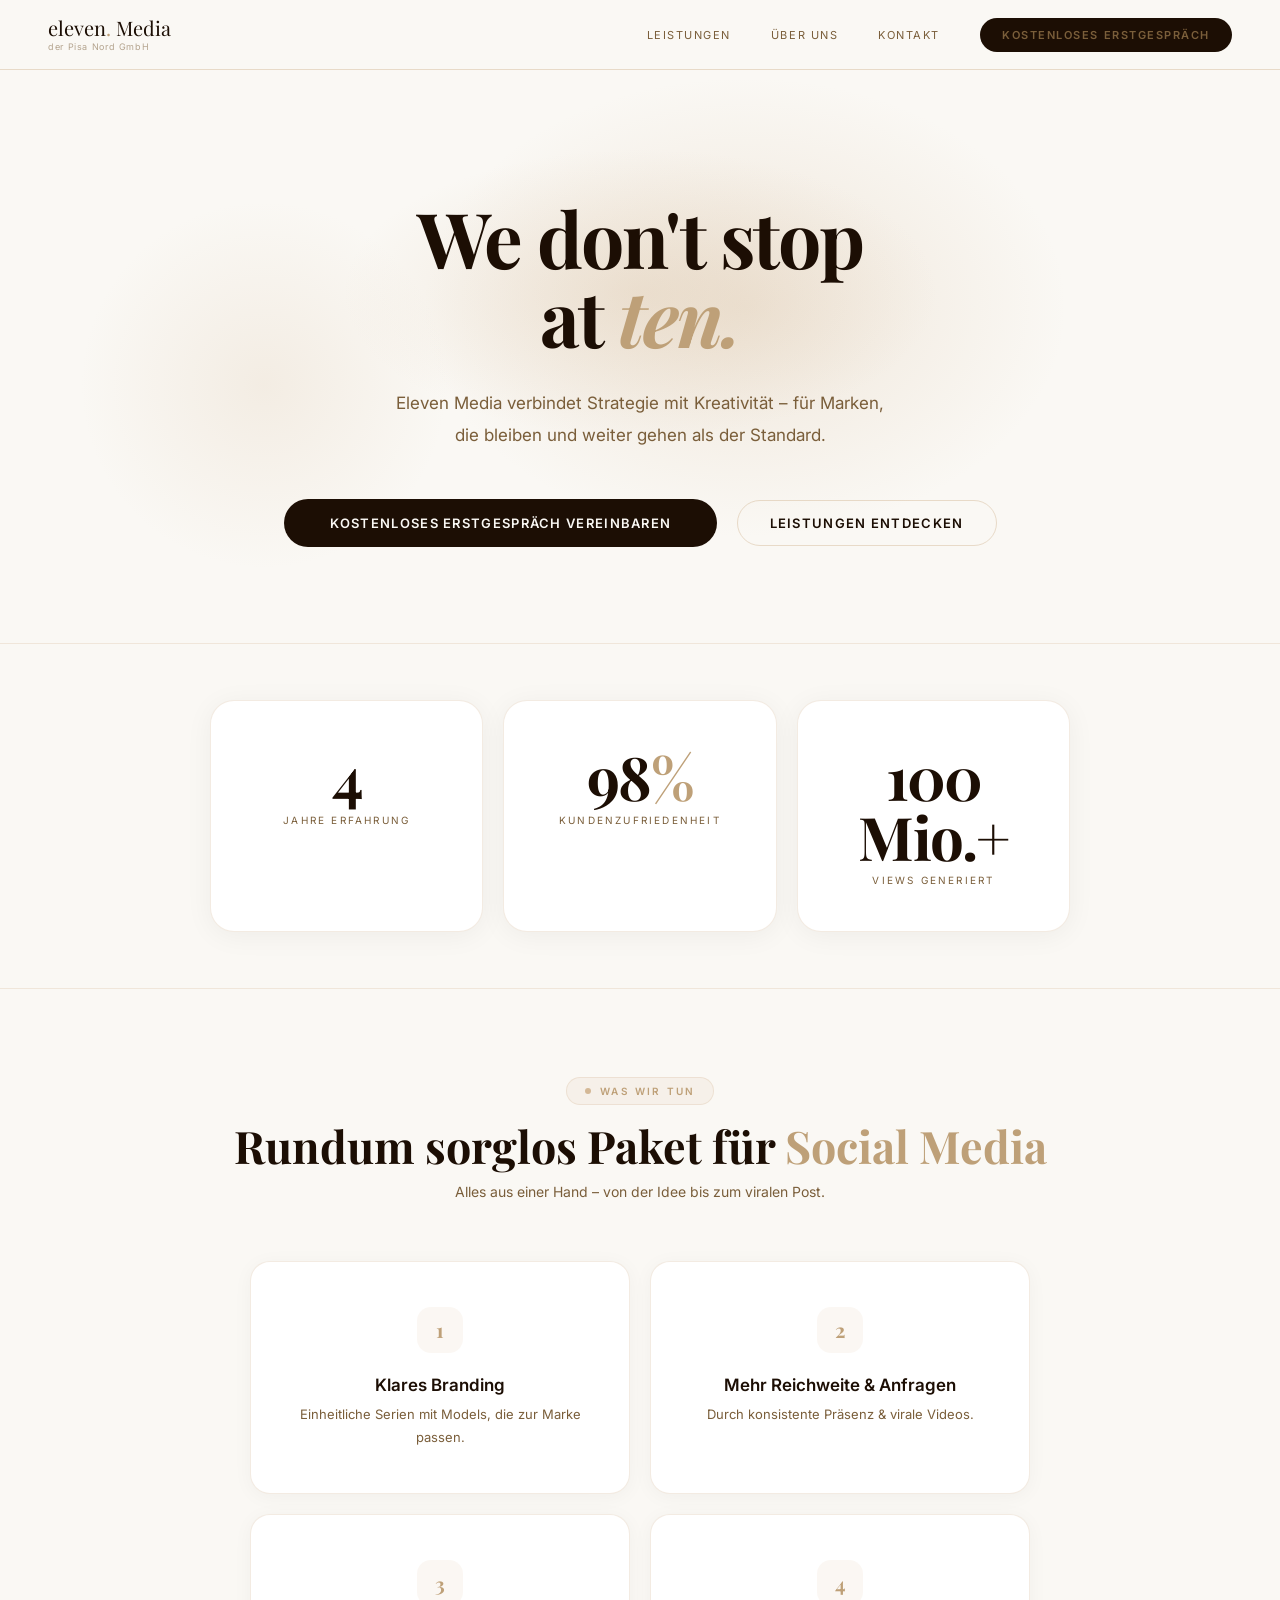
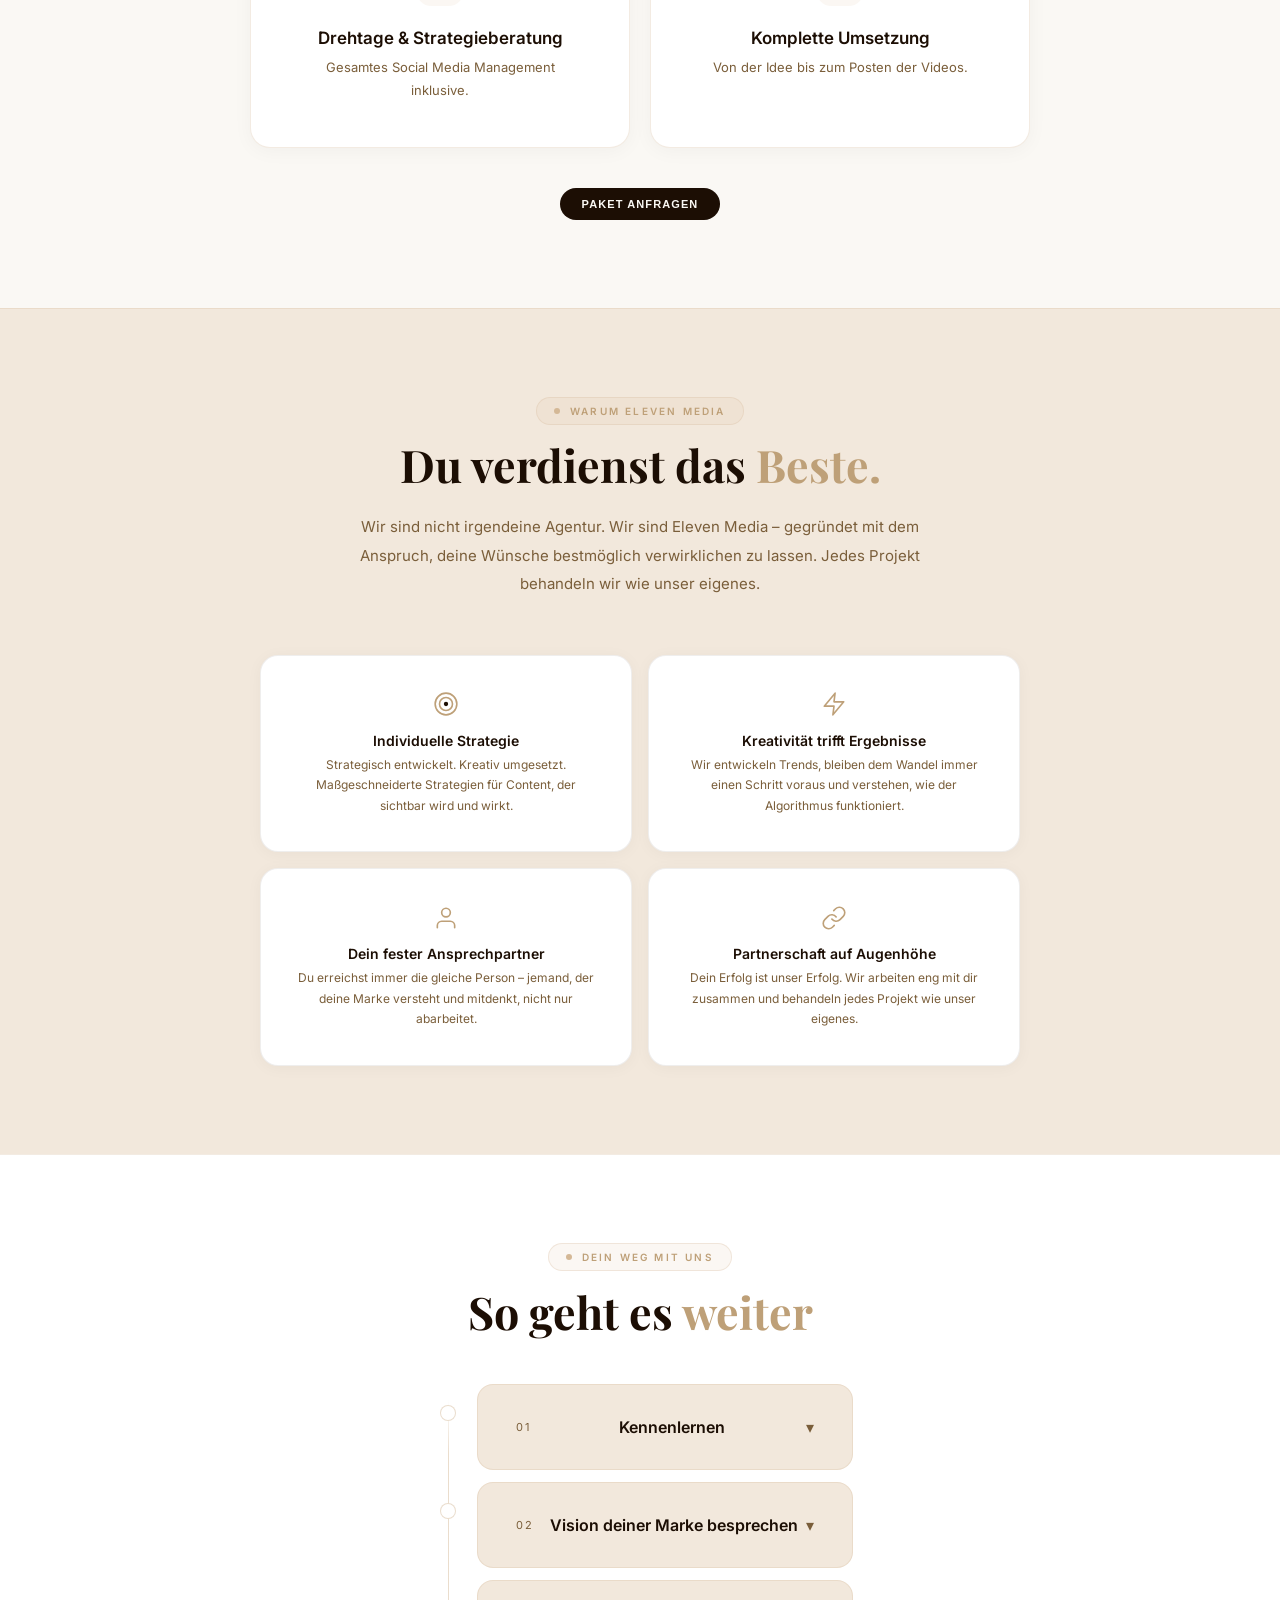
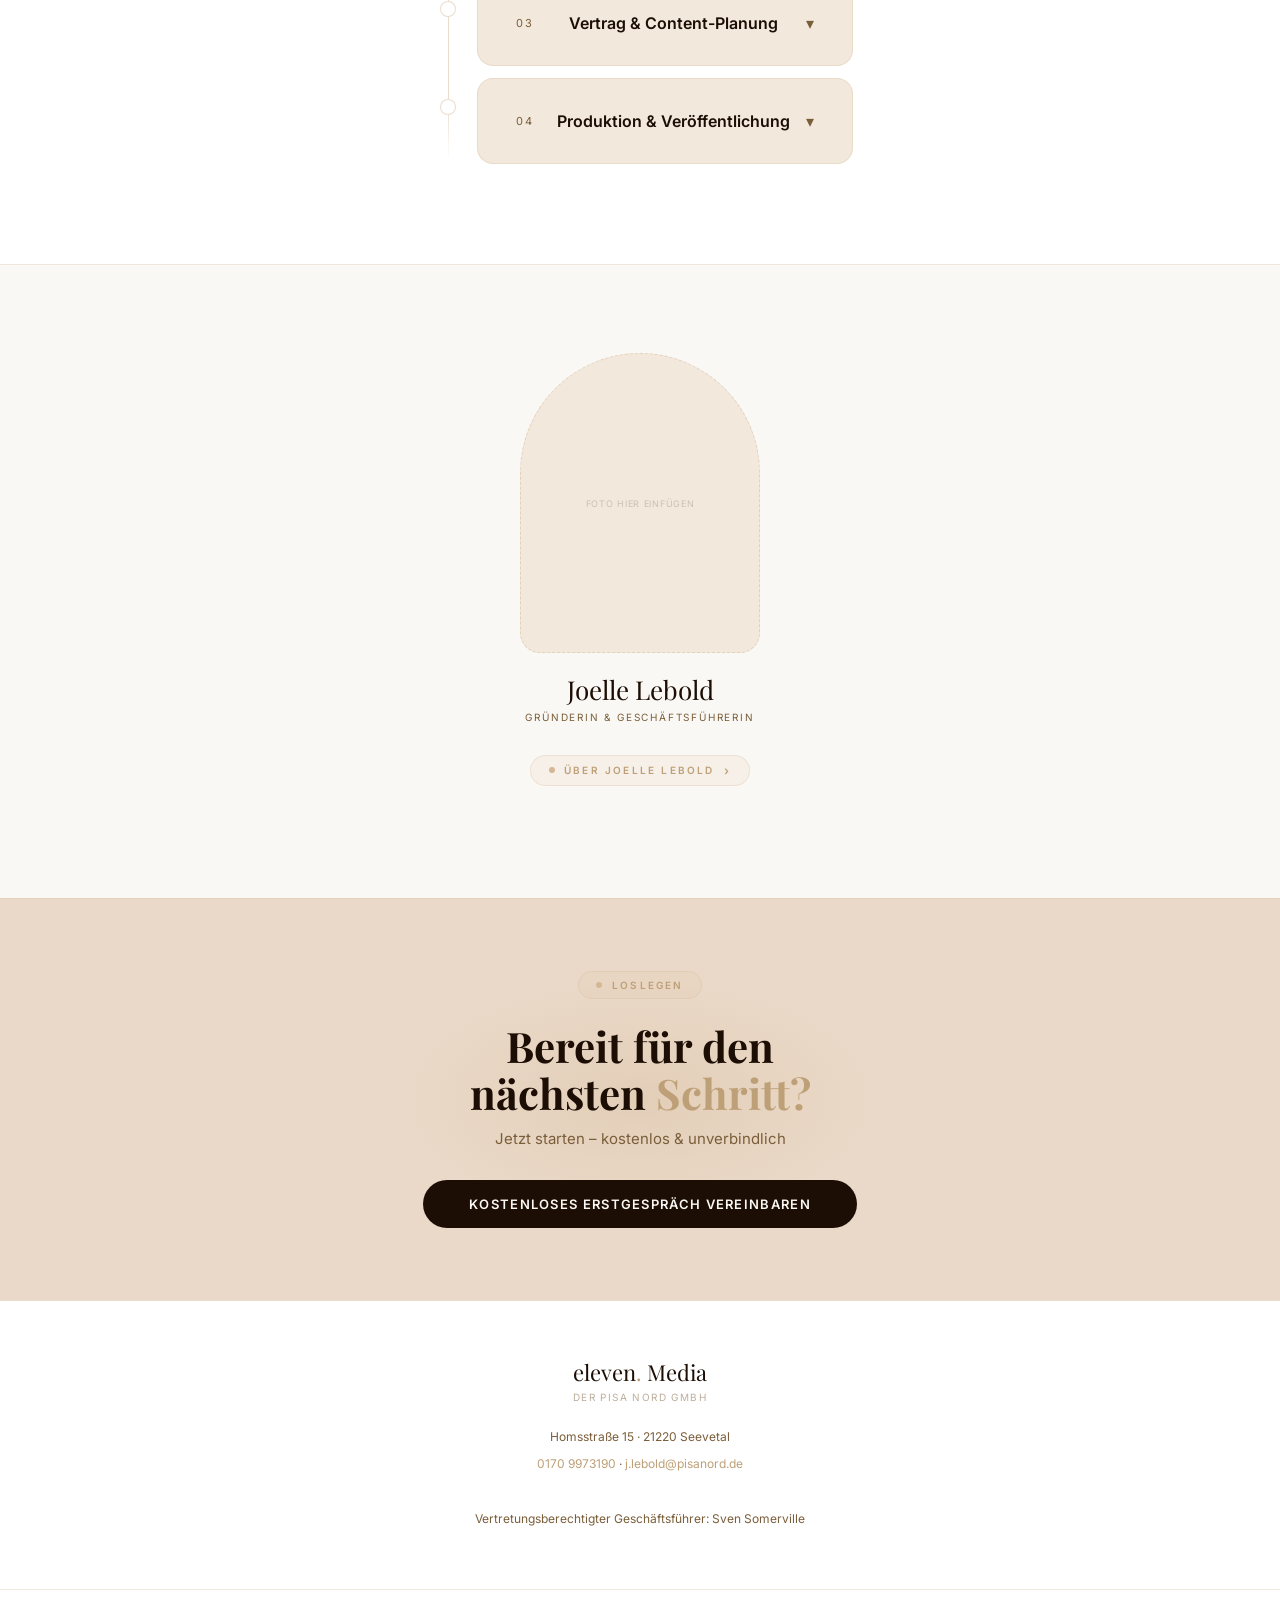
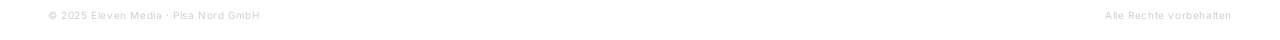
==== index.html @ 3c46df2c "init" ====
<!DOCTYPE html>
<html lang="de">
<head>
<meta charset="UTF-8">
<meta name="viewport" content="width=device-width, initial-scale=1.0">
<title>Eleven Media – Premium Marketing Agentur</title>
<link href="https://fonts.googleapis.com/css2?family=Playfair+Display:ital,wght@0,400;0,700;1,400&family=Inter:wght@300;400;500;600&display=swap" rel="stylesheet">
<style>
:root{
  --bg:#FAF8F4;--bg2:#FFFFFF;--bg3:#F2E8DC;--bg4:#EAD9C8;
  --beige:#d4b896;--beige-d:#BEA078;--beige-ll:rgba(212,184,150,.11);--beige-l:rgba(212,184,150,.22);
  --text:#1C0E04;--sub:#7A5E3A;
  --border:rgba(212,184,150,.28);--border2:rgba(212,184,150,.48)
}
*,*::before,*::after{box-sizing:border-box;margin:0;padding:0}
html{scroll-behavior:smooth;background:#EDE5D8}
body{font-family:'Inter',sans-serif;background:var(--bg);color:var(--text);overflow-x:hidden;max-width:1280px;margin:0 auto;box-shadow:0 0 60px rgba(28,14,4,.1)}

.nav{display:flex;justify-content:space-between;align-items:center;padding:1.1rem 3rem;border-bottom:.5px solid var(--border2);position:sticky;top:0;z-index:100;background:rgba(250,248,244,.97);backdrop-filter:blur(14px)}
.logo{display:flex;flex-direction:column;line-height:1;gap:.28rem;text-decoration:none}
.logo-main{font-family:'Playfair Display',serif;font-size:20px;color:var(--text);line-height:1}
.logo-main em{color:var(--beige-d);font-style:normal}
.logo-gmbh{font-size:9px;color:var(--sub);letter-spacing:.07em;opacity:.55;font-family:'Inter',sans-serif;font-weight:400}
.nav-r{display:flex;align-items:center;gap:2.5rem}
.nav-r a{color:var(--sub);font-size:11px;letter-spacing:.14em;text-decoration:none;text-transform:uppercase;transition:color .2s}
.nav-r a:hover{color:var(--beige-d)}
.btn{background:var(--text);color:var(--bg);padding:10px 22px;font-size:11px;font-weight:600;letter-spacing:.1em;text-transform:uppercase;border:none;border-radius:100px;cursor:pointer;text-decoration:none;display:inline-block;transition:all .25s}
.btn:hover{background:var(--beige-d);transform:translateY(-1px)}
.btn-lg{padding:16px 46px;font-size:13px;border-radius:100px}
.btn-outline{background:transparent;color:var(--text);border:1.5px solid var(--border2);padding:14px 32px;font-size:13px;font-weight:600;letter-spacing:.1em;text-transform:uppercase;border-radius:100px;cursor:pointer;text-decoration:none;display:inline-block;transition:all .25s}
.btn-outline:hover{border-color:var(--beige-d);color:var(--beige-d)}

.hero{padding:8rem 3rem 6rem;border-bottom:.5px solid var(--border);position:relative;overflow:hidden;text-align:center}
.hero-glow1{position:absolute;width:700px;height:500px;background:radial-gradient(ellipse,rgba(212,184,150,.28) 0%,transparent 65%);top:50%;left:50%;transform:translate(-35%,-60%);pointer-events:none;border-radius:50%}
.hero-glow2{position:absolute;width:400px;height:400px;background:radial-gradient(ellipse,rgba(212,184,150,.18) 0%,transparent 65%);top:20%;left:5%;pointer-events:none;border-radius:50%}
.hero-pill{display:inline-flex;align-items:center;gap:.7rem;background:var(--beige-ll);border:1px solid var(--border);border-radius:100px;padding:.55rem 1.4rem;font-size:10px;letter-spacing:.22em;text-transform:uppercase;color:var(--beige-d);margin-bottom:2.5rem;position:relative;font-weight:600}
.hero-pill::before{content:'';width:7px;height:7px;background:var(--beige);border-radius:50%}
.hero h1{font-family:'Playfair Display',serif;font-size:clamp(52px,6vw,86px);font-weight:700;line-height:1.02;color:var(--text);max-width:860px;margin:0 auto 2rem;letter-spacing:-.025em;position:relative}
.hero h1 em{color:var(--beige-d);font-style:italic}
.hero p{font-size:17px;color:var(--sub);max-width:490px;line-height:1.9;margin:0 auto 3rem;position:relative}
.hero-ctas{display:flex;gap:1.2rem;align-items:center;justify-content:center;flex-wrap:wrap;position:relative}

.stats-sec{padding:3.5rem 3rem;border-bottom:.5px solid var(--border)}
.stats-inner{display:grid;grid-template-columns:repeat(3,1fr);gap:20px;max-width:860px;margin:0 auto}
.stat-card{background:var(--bg2);border:.5px solid var(--border);border-radius:24px;padding:2.8rem 2rem;text-align:center;box-shadow:0 4px 28px rgba(28,14,4,.05);transition:all .35s;position:relative;overflow:hidden}
.stat-card::before{content:'';position:absolute;top:0;left:0;right:0;height:2px;background:var(--beige);transform:scaleX(0);transform-origin:center;transition:transform .4s cubic-bezier(.2,1,.3,1)}
.stat-card:hover{transform:translateY(-5px);box-shadow:0 16px 48px rgba(28,14,4,.09)}
.stat-card:hover::before{transform:scaleX(1)}
.stat-n{font-family:'Playfair Display',serif;font-size:60px;color:var(--text);font-weight:700;line-height:1;letter-spacing:-.03em;margin-bottom:.5rem}
.stat-n em{color:var(--beige-d);font-style:normal}
.stat-l{font-size:10px;letter-spacing:.22em;text-transform:uppercase;color:var(--sub)}

.sec{padding:5.5rem 3rem}
.sec-pill{display:inline-flex;align-items:center;gap:.6rem;background:var(--beige-ll);border:1px solid var(--border);border-radius:100px;padding:.45rem 1.1rem;font-size:10px;letter-spacing:.22em;text-transform:uppercase;color:var(--beige-d);margin-bottom:1rem;font-weight:600}
.sec-pill::before{content:'';width:6px;height:6px;background:var(--beige);border-radius:50%}
.sec-title{font-family:'Playfair Display',serif;font-size:clamp(34px,3.5vw,48px);color:var(--text);font-weight:700;margin-bottom:.6rem;line-height:1.1}
.sec-title em{color:var(--beige-d);font-style:normal}
.sec-sub{font-size:14px;color:var(--sub);margin-bottom:3.5rem;max-width:520px;line-height:1.75}

.svc-grid{display:grid;grid-template-columns:1fr 1fr;gap:20px;max-width:780px}
.svc-card{background:var(--bg2);border:.5px solid var(--border);border-radius:20px;padding:2.8rem;box-shadow:0 3px 20px rgba(28,14,4,.04);transition:all .35s;position:relative;overflow:hidden}
.svc-card::after{content:'';position:absolute;bottom:0;left:1.5rem;right:1.5rem;height:2px;background:var(--beige);opacity:0;transition:opacity .3s}
.svc-card:hover{transform:translateY(-4px);box-shadow:0 14px 44px rgba(28,14,4,.09);border-color:var(--border2)}
.svc-card:hover::after{opacity:1}
.svc-badge{display:inline-flex;align-items:center;justify-content:center;width:46px;height:46px;background:var(--beige-ll);border-radius:14px;font-family:'Playfair Display',serif;font-size:20px;color:var(--beige-d);font-weight:700;margin-bottom:1.4rem}
.svc-t{font-size:17px;color:var(--text);font-weight:600;margin-bottom:.5rem}
.svc-d{font-size:13px;color:var(--sub);line-height:1.75}
.svc-cta{margin-top:2.5rem}

.why-sec{padding:5.5rem 3rem;background:var(--bg3);border-top:.5px solid var(--border)}
.why-intro{display:grid;grid-template-columns:1fr 1fr;gap:4rem;align-items:end;margin-bottom:3.5rem}
.why-h2{font-family:'Playfair Display',serif;font-size:clamp(34px,3.5vw,48px);color:var(--text);font-weight:700;line-height:1.08}
.why-h2 em{color:var(--beige-d);font-style:normal}
.why-lead{font-size:15px;color:var(--sub);line-height:1.9}
.why-cards{display:grid;grid-template-columns:1fr 1fr;gap:16px;max-width:760px}
.why-card{background:var(--bg2);border:.5px solid rgba(28,14,4,.07);border-radius:18px;padding:2.2rem;box-shadow:0 2px 16px rgba(28,14,4,.04);transition:all .3s}
.why-card:hover{transform:translateY(-3px);box-shadow:0 10px 36px rgba(28,14,4,.08);border-color:var(--border)}
.why-icon{font-size:26px;margin-bottom:.9rem;display:block}
.why-t{font-size:14px;color:var(--text);font-weight:600;margin-bottom:.4rem}
.why-d{font-size:12px;color:var(--sub);line-height:1.7}

.steps-sec{padding:5.5rem 3rem;border-top:.5px solid var(--border);background:var(--bg2)}
.timeline{max-width:860px;position:relative;padding-left:50px}
.timeline::before{content:'';position:absolute;left:21px;top:16px;bottom:16px;width:1px;background:linear-gradient(180deg,transparent,var(--border2) 15%,var(--border2) 85%,transparent)}
.tl-item{position:relative;margin-bottom:12px;cursor:pointer}
.tl-dot{position:absolute;left:-37px;top:21px;width:16px;height:16px;border-radius:50%;border:1.5px solid var(--border2);background:var(--bg2);z-index:2;transition:all .3s}
.tl-item.active .tl-dot,.tl-item:hover .tl-dot{background:var(--beige);border-color:var(--beige);box-shadow:0 0 0 6px rgba(212,184,150,.18)}
.tl-card{background:var(--bg3);border:.5px solid var(--border);border-radius:16px;padding:2rem 2.4rem;transition:all .35s}
.tl-item:hover .tl-card{border-color:var(--border2)}
.tl-item.active .tl-card{border-color:var(--beige);background:var(--bg2);box-shadow:0 6px 28px rgba(212,184,150,.14)}
.tl-head{display:flex;align-items:center}
.tl-num{font-size:11px;color:var(--sub);letter-spacing:.15em;text-transform:uppercase}
.tl-label{font-size:16px;color:var(--text);font-weight:600;flex:1;margin-left:1rem}
.tl-arrow{color:var(--sub);font-size:16px;transition:transform .3s;user-select:none;margin-left:.5rem}
.tl-arrow.open{transform:rotate(180deg)}
.tl-body{padding-top:.9rem;font-size:13px;color:var(--sub);line-height:1.9;display:none;border-top:.5px solid var(--border);margin-top:.5rem}
.tl-body.show{display:block}

.about-sec{padding:5.5rem 3rem;border-top:.5px solid var(--border)}
.about-inner{display:grid;grid-template-columns:300px 1fr;gap:5rem;align-items:start;max-width:900px}
.about-oval{width:240px;height:300px;border-radius:120px 120px 20px 20px;border:.5px dashed var(--border2);background:var(--bg3);display:flex;align-items:center;justify-content:center}
.about-oval span{font-size:9px;color:rgba(28,14,4,.18);letter-spacing:.08em;text-transform:uppercase;text-align:center;padding:0 1.5rem}
.about-name{font-family:'Playfair Display',serif;font-size:26px;color:var(--text);margin-top:1.2rem;margin-bottom:.2rem}
.about-role{font-size:10px;color:var(--sub);letter-spacing:.18em;text-transform:uppercase}
.about-bio .sec-pill{margin-bottom:1.5rem}
.about-highlight{background:var(--beige-ll);border:.5px solid var(--border);border-radius:14px;padding:1.4rem 1.8rem;margin-bottom:1.8rem;border-left:3px solid var(--beige)}
.about-highlight p{font-family:'Playfair Display',serif;font-size:17px;color:var(--text);font-style:italic;line-height:1.5}
.about-bio p{font-size:14px;color:var(--sub);line-height:1.95;margin-bottom:1rem}

.cta-sec{padding:4.5rem 2rem;background:var(--bg4);border-top:.5px solid var(--border);text-align:center;position:relative;overflow:hidden;display:flex;flex-direction:column;align-items:center}
.cta-glow{display:none}
.cta-sec h2{font-family:'Playfair Display',serif;font-size:clamp(28px,3.5vw,42px);color:var(--text);margin-bottom:.8rem;font-weight:700;position:relative;z-index:1;line-height:1.1}
.cta-sec h2 em{color:var(--beige-d);font-style:normal}
.cta-sec p{font-size:15px;color:var(--sub);margin-bottom:2rem;position:relative;z-index:1}
.cta-sec .sec-pill{z-index:1}
.cta-sec .btn{z-index:1}

.form-wrap{display:none;padding:5rem 2.5rem;border-top:.5px solid var(--border);background:var(--bg)}
.form-wrap.show{display:flex;justify-content:center}
.form-glass{max-width:560px;width:100%;background:var(--bg2);border:.5px solid var(--border);border-radius:24px;padding:3rem;position:relative;box-shadow:0 12px 60px rgba(28,14,4,.07)}
.form-close{position:absolute;top:1rem;right:1.2rem;background:none;border:none;color:var(--sub);font-size:24px;cursor:pointer;line-height:1;transition:color .2s}
.form-close:hover{color:var(--text)}
.form-glass h2{font-family:'Playfair Display',serif;font-size:26px;color:var(--text);margin-bottom:2rem;text-align:center}
.form-glass h2 span{color:var(--beige-d)}
.fg{margin-bottom:1.1rem}
.fg label{display:block;font-size:10px;letter-spacing:.14em;text-transform:uppercase;color:var(--sub);margin-bottom:.4rem}
.fg input,.fg textarea,.fg select{width:100%;background:var(--bg3);border:.5px solid var(--border);border-radius:12px;padding:12px 16px;color:var(--text);font-size:14px;font-family:inherit;outline:none;transition:border-color .2s}
.fg input:focus,.fg textarea:focus,.fg select:focus{border-color:var(--beige);background:var(--bg2)}
.fg textarea{height:100px;resize:vertical}
.fg select{appearance:none;cursor:pointer}
.fg-row{display:grid;grid-template-columns:1fr 1fr;gap:14px}
.budget-wrap{display:flex;align-items:center;gap:6px}
.budget-wrap input{text-align:center;border-radius:12px;flex:1;padding:9px 4px}
.b-btn{background:var(--beige-ll);border:1px solid var(--border);color:var(--beige-d);width:40px;height:40px;font-size:18px;cursor:pointer;display:flex;align-items:center;justify-content:center;transition:background .2s;border-radius:12px;flex-shrink:0;font-weight:700}
.b-btn:hover{background:rgba(212,184,150,.3)}
.form-foot{text-align:center;margin-top:1.5rem;font-size:12px;color:rgba(28,14,4,.28);line-height:1.9}
.form-foot a{color:var(--beige-d);text-decoration:none}

.contact{padding:3.5rem;border-top:.5px solid var(--border2);text-align:center;background:var(--bg2)}
.contact-name{font-family:'Playfair Display',serif;font-size:22px;color:var(--text);margin-bottom:.3rem}
.contact-name em{color:var(--beige-d);font-style:normal}
.contact-sub{font-size:10px;color:var(--sub);letter-spacing:.14em;text-transform:uppercase;margin-bottom:1.2rem;opacity:.5}
.contact-info{font-size:12px;color:var(--sub);line-height:2.3}
.contact-info a{color:var(--beige-d);text-decoration:none}
.footer{padding:1.2rem 3rem;border-top:.5px solid var(--border);display:flex;justify-content:space-between;font-size:10px;color:rgba(28,14,4,.2);letter-spacing:.06em;background:var(--bg2)}

/* SVG icons for why-cards */
.why-svg{width:26px;height:26px;stroke:var(--beige-d);stroke-width:1.5;stroke-linecap:round;stroke-linejoin:round;fill:none;display:block;margin-bottom:.9rem;flex-shrink:0}

/* H1 glow wrap */
.h1-glow-wrap{position:relative;display:inline-block}
.h1-glow-circle{position:absolute;width:700px;height:340px;background:radial-gradient(ellipse,rgba(212,184,150,.28) 0%,transparent 60%);top:50%;left:50%;transform:translate(-50%,-50%);pointer-events:none;border-radius:50%;z-index:0}
.h1-glow-wrap h1{position:relative;z-index:1}

/* CTA glow circle – more prominent circular */
.cta-circle-glow{position:absolute;width:560px;height:280px;background:radial-gradient(ellipse,rgba(212,184,150,.32) 0%,transparent 60%);top:50%;left:50%;transform:translate(-50%,-50%);pointer-events:none;border-radius:50%;z-index:0}

/* Bio toggle */
.bio-toggle-pill{cursor:pointer;user-select:none;display:inline-flex;align-items:center;gap:.6rem;transition:all .2s}
.bio-toggle-pill .bio-arrow{font-size:12px;transition:transform .35s cubic-bezier(.2,1,.3,1);display:inline-block}
.bio-toggle-pill.open .bio-arrow{transform:rotate(90deg)}
.bio-content{display:none;animation:bioIn .45s cubic-bezier(.2,1,.3,1)}
.bio-content.show{display:block}
@keyframes bioIn{from{opacity:0;transform:translateY(10px)}to{opacity:1;transform:none}}

/* ── ALLES MITTIG ── */
.sec,.why-sec,.steps-sec,.about-sec,.stats-sec{display:flex;flex-direction:column;align-items:center;text-align:center}
.sec-title,.sec-sub{text-align:center;margin-left:auto;margin-right:auto}
.svc-grid{margin:0 auto}
.svc-card{text-align:center}
.svc-badge{margin:0 auto 1.4rem;display:flex}
.svc-cta{text-align:center}
.why-intro{display:flex;flex-direction:column;align-items:center;gap:1.5rem;margin-bottom:3.5rem;max-width:640px;text-align:center}
.why-h2,.why-lead{text-align:center;max-width:580px;margin-left:auto;margin-right:auto}
.why-cards{margin:0 auto}
.why-card{text-align:center}
.why-svg{margin:0 auto .9rem;display:block}
.timeline{margin:0 auto}
.about-inner{display:flex;flex-direction:column;align-items:center;max-width:580px;text-align:center;gap:2rem}
.about-bio{text-align:center;width:100%}
.about-bio .bio-content p{text-align:left}
.about-oval{margin:0 auto}
.sec-pill{margin-left:auto;margin-right:auto}

@media(max-width:900px){.about-inner{grid-template-columns:1fr;gap:2.5rem;align-items:center;text-align:center}.about-inner>div:first-child{display:flex;flex-direction:column;align-items:center}.why-intro{grid-template-columns:1fr;gap:2rem}}
@media(max-width:768px){.nav{padding:.9rem 1.2rem;flex-wrap:wrap;gap:.8rem}.nav-r{gap:1rem;flex-wrap:wrap}.hero{padding:5rem 1.5rem 3.5rem}.hero h1{font-size:44px}.stats-inner{grid-template-columns:1fr}.svc-grid,.why-cards{grid-template-columns:1fr}.fg-row{grid-template-columns:1fr}.sec,.why-sec,.steps-sec,.about-sec,.cta-sec{padding:3.5rem 1.5rem}.footer{flex-direction:column;gap:.3rem;text-align:center}}
</style>
</head>
<body>
<nav class="nav">
  <a href="#" class="logo">
    <span class="logo-main">eleven<em>.</em> Media</span>
    <span class="logo-gmbh">der Pisa Nord GmbH</span>
  </a>
  <div class="nav-r">
    <a href="#leistungen">Leistungen</a>
    <a href="#aboutSection">Über uns</a>
    <a href="#kontakt">Kontakt</a>
    <a href="#formPanel" class="btn" onclick="openForm(event)">Kostenloses Erstgespräch</a>
  </div>
</nav>
<section class="hero">
  <div class="hero-glow1"></div><div class="hero-glow2"></div>
  <div class="h1-glow-wrap">
    <div class="h1-glow-circle"></div>
    <h1>We don't stop<br>at <em>ten.</em></h1>
  </div>
  <p>Eleven Media verbindet Strategie mit Kreativität – für Marken, die bleiben und weiter gehen als der Standard.</p>
  <div class="hero-ctas">
    <a href="#formPanel" class="btn btn-lg" onclick="openForm(event)">Kostenloses Erstgespräch vereinbaren</a>
    <a href="#leistungen" class="btn-outline">Leistungen entdecken</a>
  </div>
</section>
<section class="stats-sec">
  <div class="stats-inner">
    <div class="stat-card"><div class="stat-n">4</div><div class="stat-l">Jahre Erfahrung</div></div>
    <div class="stat-card"><div class="stat-n">98<em>%</em></div><div class="stat-l">Kundenzufriedenheit</div></div>
    <div class="stat-card"><div class="stat-n" id="vc">0</div><div class="stat-l">Views generiert</div></div>
  </div>
</section>
<section class="sec" id="leistungen">
  <div class="sec-pill">Was wir tun</div>
  <div class="sec-title">Rundum sorglos Paket für <em>Social Media</em></div>
  <div class="sec-sub">Alles aus einer Hand – von der Idee bis zum viralen Post.</div>
  <div class="svc-grid">
    <div class="svc-card"><div class="svc-badge">1</div><div class="svc-t">Klares Branding</div><div class="svc-d">Einheitliche Serien mit Models, die zur Marke passen.</div></div>
    <div class="svc-card"><div class="svc-badge">2</div><div class="svc-t">Mehr Reichweite &amp; Anfragen</div><div class="svc-d">Durch konsistente Präsenz &amp; virale Videos.</div></div>
    <div class="svc-card"><div class="svc-badge">3</div><div class="svc-t">Drehtage &amp; Strategieberatung</div><div class="svc-d">Gesamtes Social Media Management inklusive.</div></div>
    <div class="svc-card"><div class="svc-badge">4</div><div class="svc-t">Komplette Umsetzung</div><div class="svc-d">Von der Idee bis zum Posten der Videos.</div></div>
  </div>
  <div class="svc-cta"><button class="btn" onclick="openForm(event)">Paket anfragen</button></div>
</section>
<section class="why-sec">
  <div class="why-intro">
    <div><div class="sec-pill">Warum Eleven Media</div><h2 class="why-h2">Du verdienst das <em>Beste.</em></h2></div>
    <p class="why-lead">Wir sind nicht irgendeine Agentur. Wir sind Eleven Media – gegründet mit dem Anspruch, deine Wünsche bestmöglich verwirklichen zu lassen. Jedes Projekt behandeln wir wie unser eigenes.</p>
  </div>
  <div class="why-cards">
    <div class="why-card">
      <svg class="why-svg" viewBox="0 0 24 24"><circle cx="12" cy="12" r="10"/><circle cx="12" cy="12" r="6"/><circle cx="12" cy="12" r="2" fill="currentColor" stroke="none"/></svg>
      <div class="why-t">Individuelle Strategie</div>
      <div class="why-d">Strategisch entwickelt. Kreativ umgesetzt. Maßgeschneiderte Strategien für Content, der sichtbar wird und wirkt.</div>
    </div>
    <div class="why-card">
      <svg class="why-svg" viewBox="0 0 24 24"><path d="M13 2L3 14h9l-1 8 10-12h-9l1-8z"/></svg>
      <div class="why-t">Kreativität trifft Ergebnisse</div>
      <div class="why-d">Wir entwickeln Trends, bleiben dem Wandel immer einen Schritt voraus und verstehen, wie der Algorithmus funktioniert.</div>
    </div>
    <div class="why-card">
      <svg class="why-svg" viewBox="0 0 24 24"><path d="M20 21v-2a4 4 0 0 0-4-4H8a4 4 0 0 0-4 4v2"/><circle cx="12" cy="7" r="4"/></svg>
      <div class="why-t">Dein fester Ansprechpartner</div>
      <div class="why-d">Du erreichst immer die gleiche Person – jemand, der deine Marke versteht und mitdenkt, nicht nur abarbeitet.</div>
    </div>
    <div class="why-card">
      <svg class="why-svg" viewBox="0 0 24 24"><path d="M10 13a5 5 0 0 0 7.54.54l3-3a5 5 0 0 0-7.07-7.07l-1.72 1.71"/><path d="M14 11a5 5 0 0 0-7.54-.54l-3 3a5 5 0 0 0 7.07 7.07l1.71-1.71"/></svg>
      <div class="why-t">Partnerschaft auf Augenhöhe</div>
      <div class="why-d">Dein Erfolg ist unser Erfolg. Wir arbeiten eng mit dir zusammen und behandeln jedes Projekt wie unser eigenes.</div>
    </div>
  </div>
</section>
<section class="steps-sec">
  <div class="sec-pill">Dein Weg mit uns</div>
  <div class="sec-title" style="margin-bottom:3rem">So geht es <em>weiter</em></div>
  <div class="timeline">
    <div class="tl-item" onclick="tl(this)"><div class="tl-dot"></div><div class="tl-card"><div class="tl-head"><span class="tl-num">01</span><span class="tl-label">Kennenlernen</span><span class="tl-arrow">▾</span></div><div class="tl-body">Wir lernen dich und dein Unternehmen kennen und besprechen, wie wir deine Marke auf das nächste Level bringen können.</div></div></div>
    <div class="tl-item" onclick="tl(this)"><div class="tl-dot"></div><div class="tl-card"><div class="tl-head"><span class="tl-num">02</span><span class="tl-label">Vision deiner Marke besprechen</span><span class="tl-arrow">▾</span></div><div class="tl-body">Wir erarbeiten aufgrund deiner Informationen aus dem Kennenlernen welche Vision wir für deine Marke haben. Wir besprechen potenziellen Content für deine Brand, abgestimmt auf dein Unternehmen. Wir besprechen deine Ziele und Vorlieben, damit wir deine Brand perfekt repräsentieren können. Dabei klären wir noch letzte offene Fragen.</div></div></div>
    <div class="tl-item" onclick="tl(this)"><div class="tl-dot"></div><div class="tl-card"><div class="tl-head"><span class="tl-num">03</span><span class="tl-label">Vertrag &amp; Content-Planung</span><span class="tl-arrow">▾</span></div><div class="tl-body">Wir halten alles vertraglich fest – ab diesem Moment beginnt die Content-Planung und Umsetzung.</div></div></div>
    <div class="tl-item" onclick="tl(this)"><div class="tl-dot"></div><div class="tl-card"><div class="tl-head"><span class="tl-num">04</span><span class="tl-label">Produktion &amp; Veröffentlichung</span><span class="tl-arrow">▾</span></div><div class="tl-body">Nach rund 4 Wochen Content-Produktion geht alles erst nach deiner finalen Freigabe online. Danach beginnt der Moment, in dem du dich zurücklehnen kannst – wir übernehmen den Rest und führen deine Marke konsequent auf das nächste Level.</div></div></div>
  </div>
</section>
<section class="about-sec" id="aboutSection">
  <div class="about-inner">
    <div><div class="about-oval"><span>Foto hier einfügen</span></div><div class="about-name">Joelle Lebold</div><div class="about-role">Gründerin &amp; Geschäftsführerin</div></div>
    <div class="about-bio">
      <div class="sec-pill bio-toggle-pill" id="bioToggle" onclick="toggleBio()">
        Über Joelle Lebold <span class="bio-arrow">›</span>
      </div>
      <div class="bio-content" id="bioCont">
        <p style="margin-top:1.2rem">Joelle Lebold ist Gründerin und Geschäftsführerin von Eleven Media. Mit über drei Jahren Erfahrung in einer der führenden Marketingagenturen in Köln hat sie sich tiefes Know-how im Bereich Content, Branding und digitale Strategie aufgebaut.</p>
        <p>Sie hat an über 1.000 Videos mitgewirkt, davon mehr als 500 selbst moderiert, und war bereits das Gesicht einiger der bekanntesten Brands Deutschlands. Ihre Inhalte erreichten insgesamt über 100 Millionen Views, wodurch sie ein starkes Gespür für organische Viralität und performanten Content entwickelt hat.</p>
        <p>Joelle stammt aus dem Raum Köln und bringt nun frischen kreativen Wind nach Hamburg. Mit einem ausgeprägten Gespür für Ästhetik erkennt sie in jedem Moment potenzielles Storytelling – und verwandelt Ideen konsequent in wirkungsstarken Content und starke Markenauftritte.</p>
      </div>
    </div>
  </div>
</section>
<section class="cta-sec">
  <div class="cta-circle-glow"></div>
  <div class="sec-pill" style="margin-bottom:1.5rem">Loslegen</div>
  <h2>Bereit für den<br>nächsten <em>Schritt?</em></h2>
  <p>Jetzt starten – kostenlos &amp; unverbindlich</p>
  <a href="#formPanel" class="btn btn-lg" onclick="openForm(event)">Kostenloses Erstgespräch vereinbaren</a>
</section>
<div class="form-wrap" id="formPanel">
  <div class="form-glass">
    <button class="form-close" onclick="closeForm()">×</button>
    <h2>Wir bringen deine Marke aufs nächste <span>Level</span></h2>
    <div class="fg-row"><div class="fg"><label>Name</label><input type="text" placeholder="Max Mustermann"></div><div class="fg"><label>E-Mail</label><input type="email" placeholder="max@example.com"></div></div>
    <div class="fg"><label>Service</label><select><option>Bitte wählen...</option><option>Rundum sorglos Paket</option><option>Social Media Management</option><option>Content Produktion</option><option>Branding &amp; Strategie</option><option>Sonstiges</option></select></div>
    <div class="fg-row"><div class="fg"><label>Unternehmen</label><input type="text" placeholder="Firmenname"></div><div class="fg"><label>Budget / Monat (€)</label><div class="budget-wrap"><button class="b-btn" onclick="adj(-500)">−</button><input id="bI" type="text" value="2000"><button class="b-btn" onclick="adj(500)">+</button></div></div></div>
    <div class="fg"><label>Anliegen</label><textarea placeholder="Erzähl uns von deinem Projekt..."></textarea></div>
    <div style="text-align:center;margin-top:1.5rem"><button class="btn" style="padding:14px 40px">Anfrage senden</button></div>
    <div class="form-foot">Antwort innerhalb von 24 Stunden.<br><a href="mailto:j.lebold@pisanord.de">j.lebold@pisanord.de</a> · <a href="tel:01709973190">0170 9973190</a></div>
  </div>
</div>
<section class="contact" id="kontakt">
  <div class="contact-name">eleven<em>.</em> Media</div>
  <div class="contact-sub">der Pisa Nord GmbH</div>
  <div class="contact-info">Homsstraße 15 · 21220 Seevetal<br><a href="tel:01709973190">0170 9973190</a> · <a href="mailto:j.lebold@pisanord.de">j.lebold@pisanord.de</a><br><br>Vertretungsberechtigter Geschäftsführer: Sven Somerville</div>
</section>
<footer class="footer"><span>© 2025 Eleven Media · Pisa Nord GmbH</span><span>Alle Rechte vorbehalten</span></footer>
<script>
function toggleBio(){
  var t=document.getElementById('bioToggle');
  var c=document.getElementById('bioCont');
  t.classList.toggle('open');
  c.classList.toggle('show');
}
function openForm(e){if(e)e.preventDefault();var f=document.getElementById('formPanel');f.classList.add('show');setTimeout(function(){f.scrollIntoView({behavior:'smooth',block:'center'})},50)}
function closeForm(){document.getElementById('formPanel').classList.remove('show')}
function adj(d){var i=document.getElementById('bI'),v=parseInt(i.value)||0;if(v+d>=500)i.value=v+d}
function tl(el){var b=el.querySelector('.tl-body'),a=el.querySelector('.tl-arrow'),open=b.classList.contains('show');document.querySelectorAll('.tl-item').forEach(function(i){i.classList.remove('active');i.querySelector('.tl-body').classList.remove('show');i.querySelector('.tl-arrow').classList.remove('open')});if(!open){el.classList.add('active');b.classList.add('show');a.classList.add('open')}}
var done=false,cel=document.getElementById('vc');
function ac(){if(done)return;done=true;var dur=1400,st=null;function step(t){if(!st)st=t;var p=Math.min((t-st)/dur,1),e=1-Math.pow(1-p,3),v=Math.round(e*100);cel.textContent=v>=100?'100 Mio.+':v<1?'0':v+' Mio.';if(p<1)requestAnimationFrame(step)}requestAnimationFrame(step)}
new IntersectionObserver(function(es){es.forEach(function(e){if(e.isIntersecting)ac()})},{threshold:.5}).observe(cel);
</script>
</body>
</html>
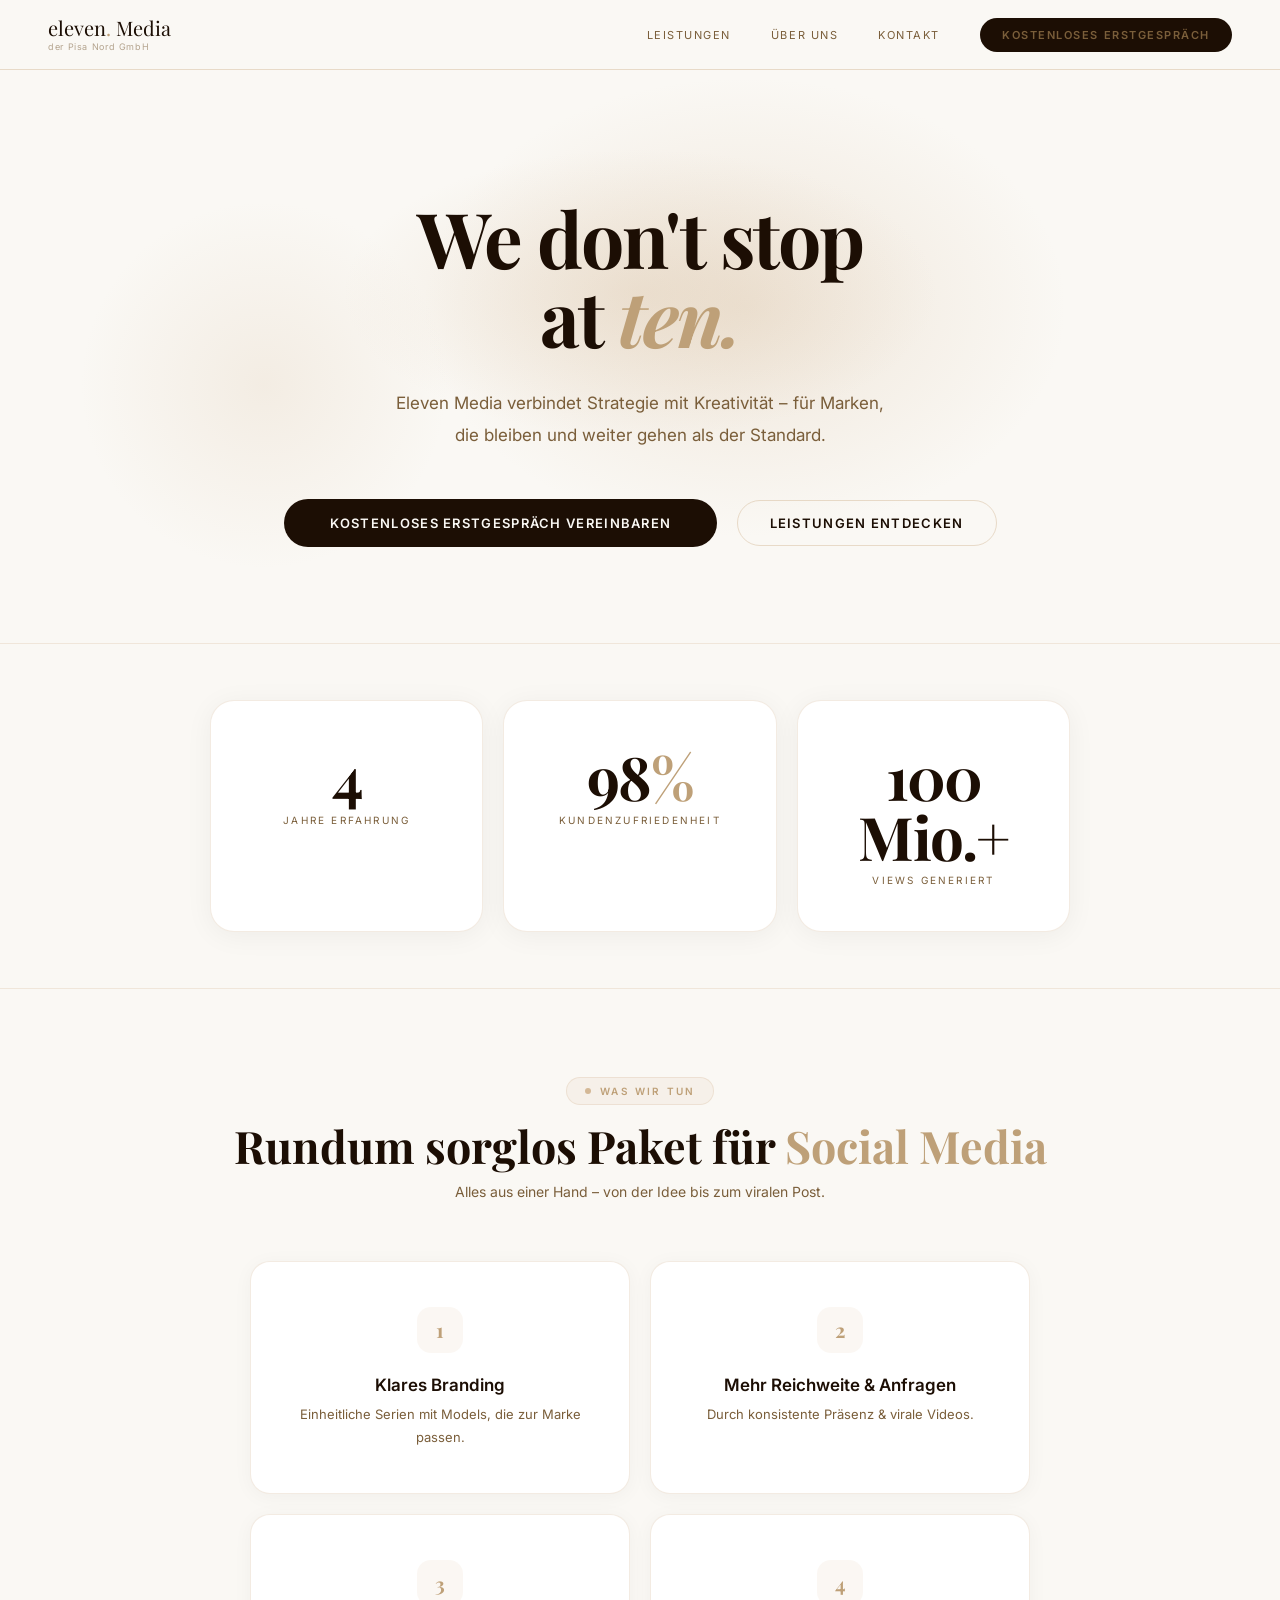
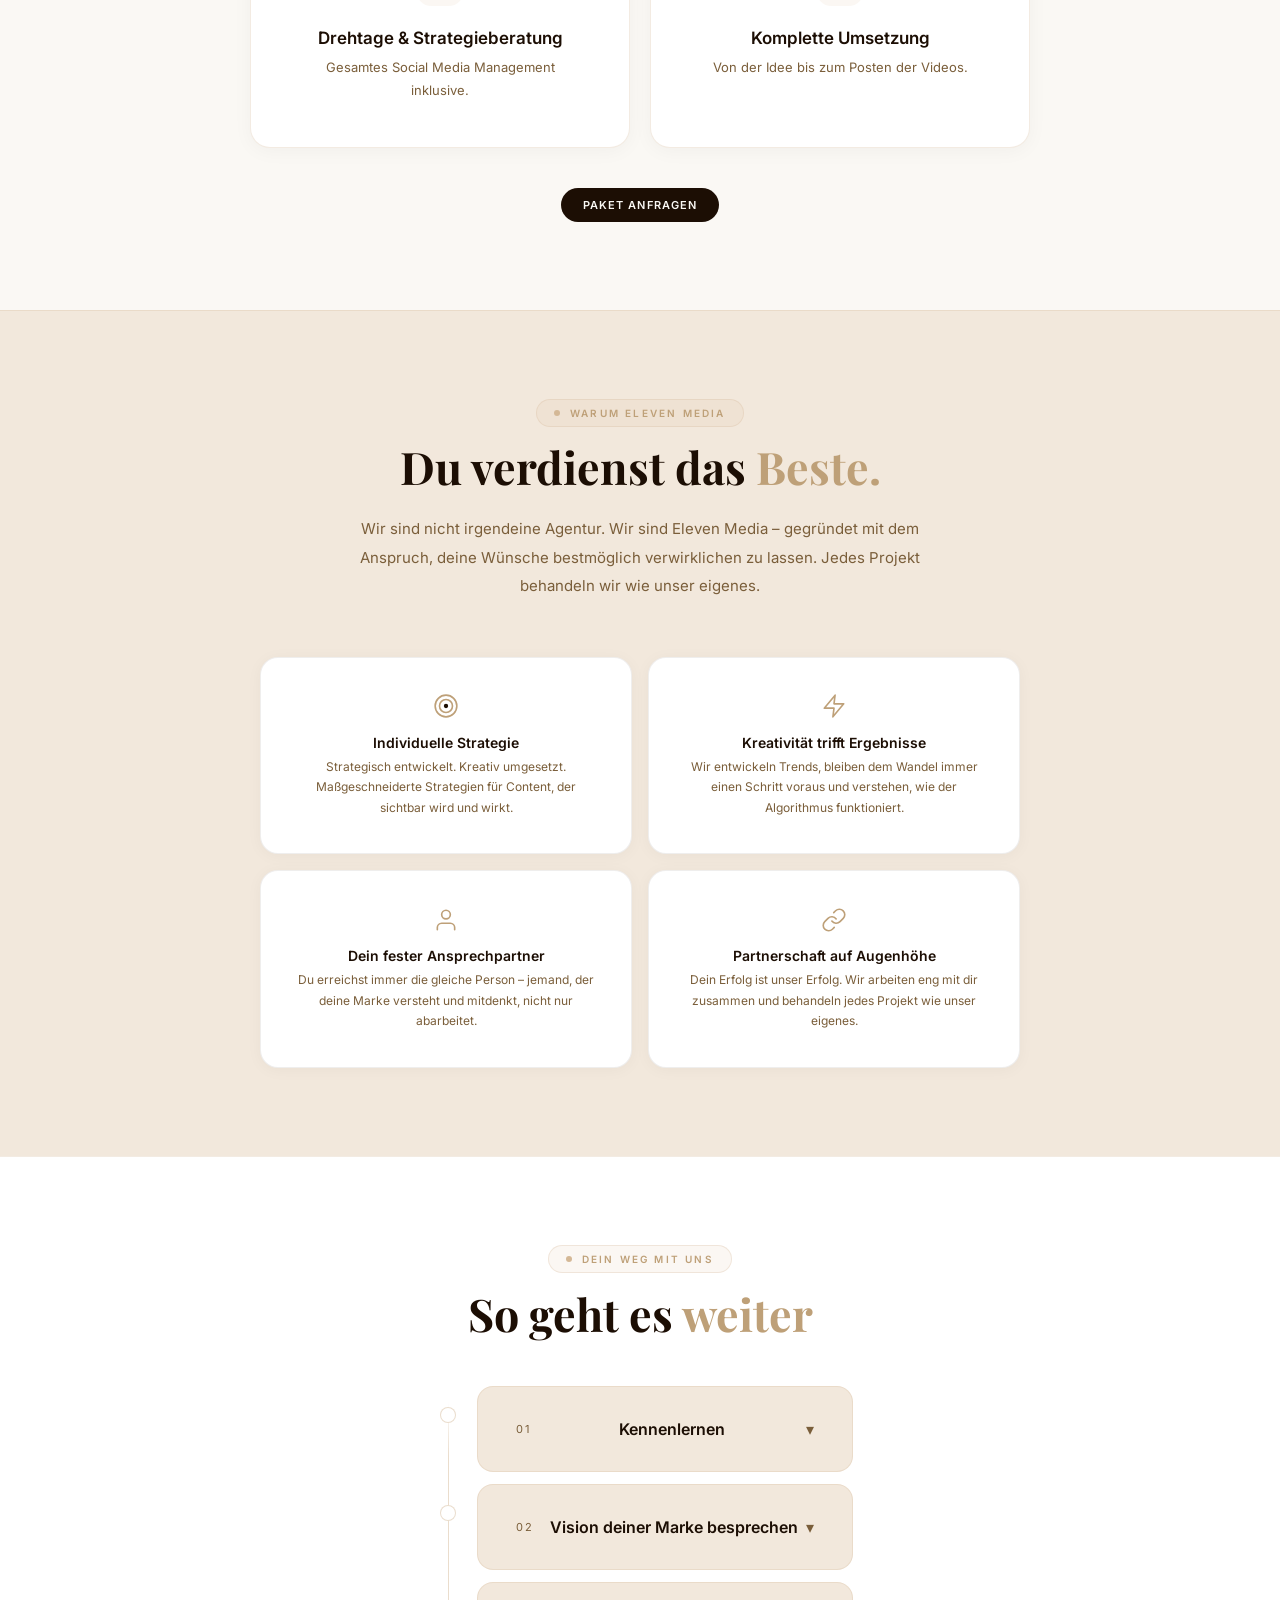
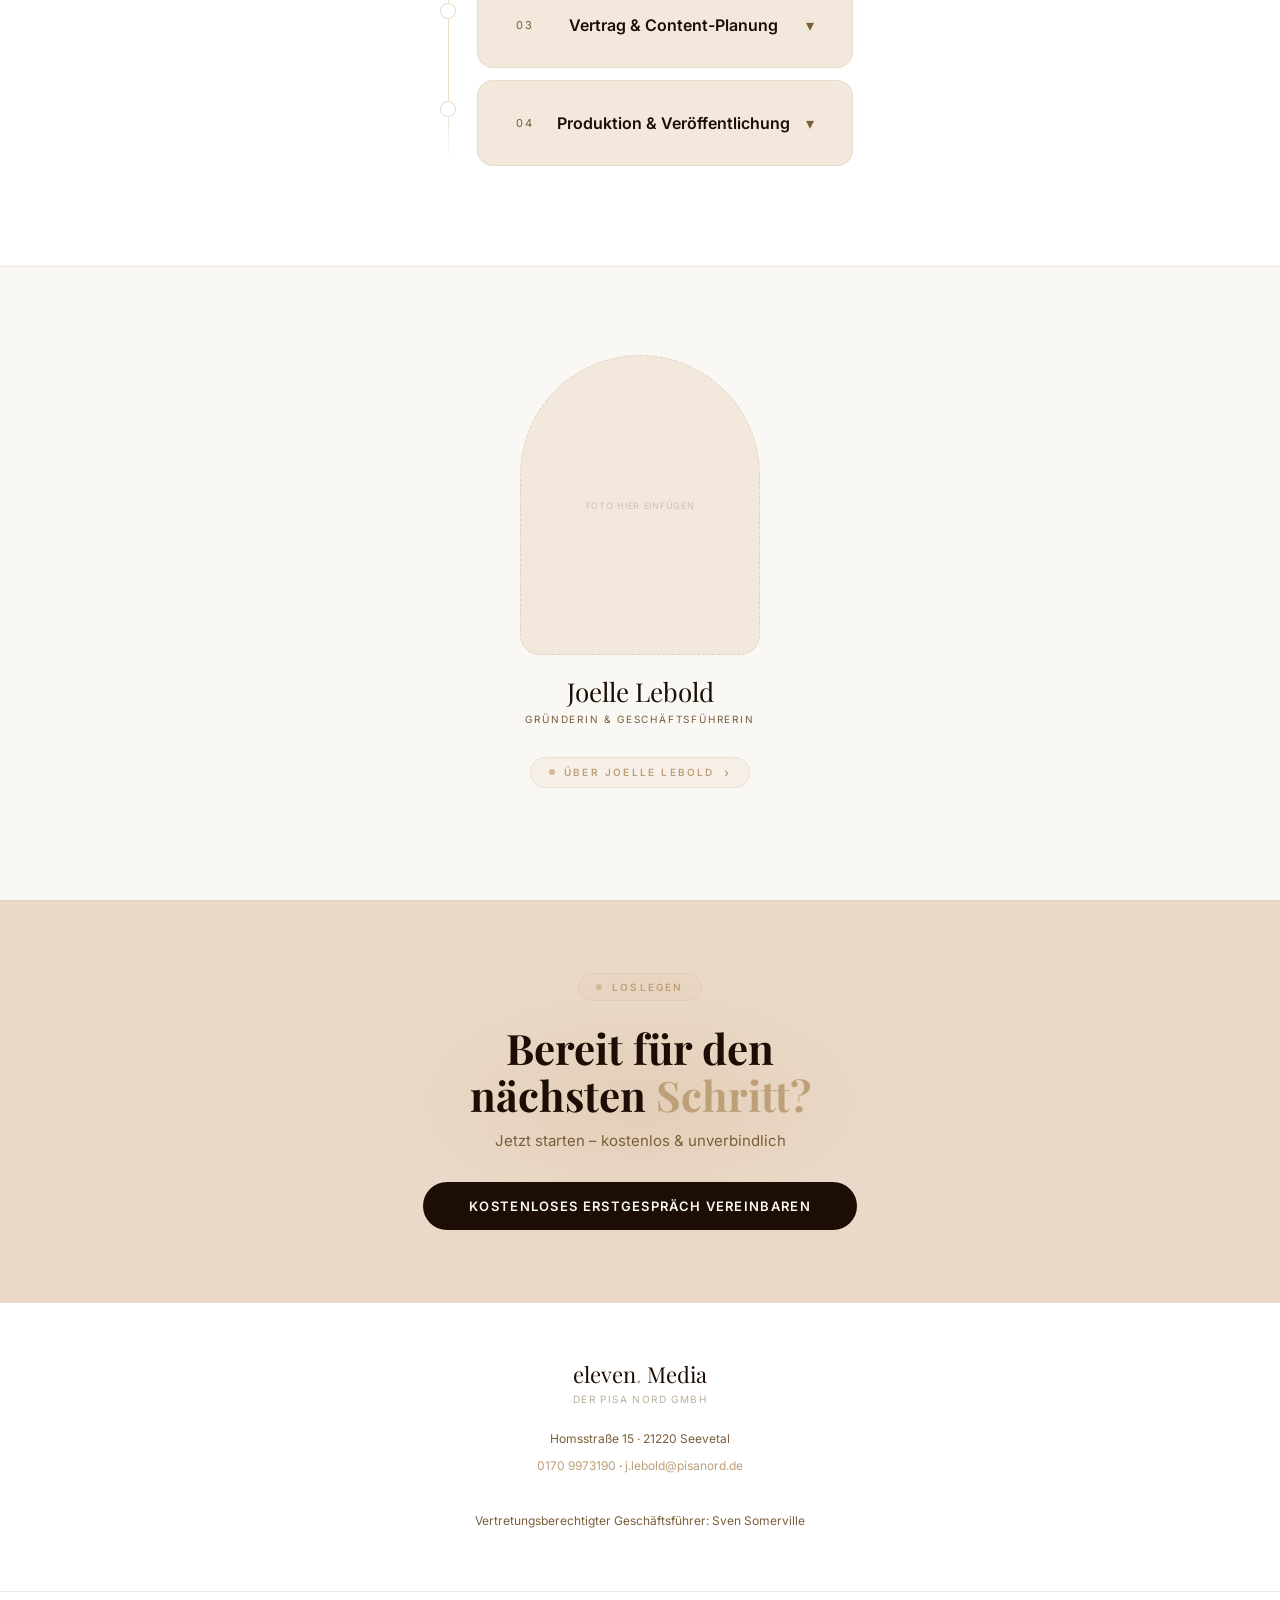
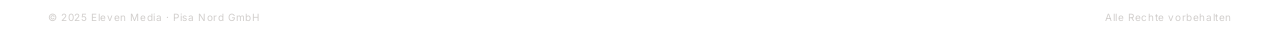
==== commit 2d65de34: "rm kontakt formular" ====
--- a/index.html
+++ b/index.html
@@ -25,7 +25,7 @@
 .nav-r a{color:var(--sub);font-size:11px;letter-spacing:.14em;text-decoration:none;text-transform:uppercase;transition:color .2s}
 .nav-r a:hover{color:var(--beige-d)}
 .btn{background:var(--text);color:var(--bg);padding:10px 22px;font-size:11px;font-weight:600;letter-spacing:.1em;text-transform:uppercase;border:none;border-radius:100px;cursor:pointer;text-decoration:none;display:inline-block;transition:all .25s}
-.btn:hover{background:var(--beige-d);transform:translateY(-1px)}
+.btn:hover{background:var(--beige);color:var(--text);transform:translateY(-1px)}
 .btn-lg{padding:16px 46px;font-size:13px;border-radius:100px}
 .btn-outline{background:transparent;color:var(--text);border:1.5px solid var(--border2);padding:14px 32px;font-size:13px;font-weight:600;letter-spacing:.1em;text-transform:uppercase;border-radius:100px;cursor:pointer;text-decoration:none;display:inline-block;transition:all .25s}
 .btn-outline:hover{border-color:var(--beige-d);color:var(--beige-d)}
@@ -196,7 +196,7 @@
     <a href="#leistungen">Leistungen</a>
     <a href="#aboutSection">Über uns</a>
     <a href="#kontakt">Kontakt</a>
-    <a href="#formPanel" class="btn" onclick="openForm(event)">Kostenloses Erstgespräch</a>
+    <a href="mailto:j.lebold@pisanord.de?subject=Kostenloses%20Erstgespr%C3%A4ch" class="btn">Kostenloses Erstgespräch</a>
   </div>
 </nav>
 <section class="hero">
@@ -207,7 +207,7 @@
   </div>
   <p>Eleven Media verbindet Strategie mit Kreativität – für Marken, die bleiben und weiter gehen als der Standard.</p>
   <div class="hero-ctas">
-    <a href="#formPanel" class="btn btn-lg" onclick="openForm(event)">Kostenloses Erstgespräch vereinbaren</a>
+    <a href="mailto:j.lebold@pisanord.de?subject=Kostenloses%20Erstgespr%C3%A4ch" class="btn btn-lg">Kostenloses Erstgespräch vereinbaren</a>
     <a href="#leistungen" class="btn-outline">Leistungen entdecken</a>
   </div>
 </section>
@@ -228,7 +228,7 @@
     <div class="svc-card"><div class="svc-badge">3</div><div class="svc-t">Drehtage &amp; Strategieberatung</div><div class="svc-d">Gesamtes Social Media Management inklusive.</div></div>
     <div class="svc-card"><div class="svc-badge">4</div><div class="svc-t">Komplette Umsetzung</div><div class="svc-d">Von der Idee bis zum Posten der Videos.</div></div>
   </div>
-  <div class="svc-cta"><button class="btn" onclick="openForm(event)">Paket anfragen</button></div>
+  <div class="svc-cta"><a href="mailto:j.lebold@pisanord.de?subject=Paket-Anfrage" class="btn">Paket anfragen</a></div>
 </section>
 <section class="why-sec">
   <div class="why-intro">
@@ -288,20 +288,8 @@
   <div class="sec-pill" style="margin-bottom:1.5rem">Loslegen</div>
   <h2>Bereit für den<br>nächsten <em>Schritt?</em></h2>
   <p>Jetzt starten – kostenlos &amp; unverbindlich</p>
-  <a href="#formPanel" class="btn btn-lg" onclick="openForm(event)">Kostenloses Erstgespräch vereinbaren</a>
-</section>
-<div class="form-wrap" id="formPanel">
-  <div class="form-glass">
-    <button class="form-close" onclick="closeForm()">×</button>
-    <h2>Wir bringen deine Marke aufs nächste <span>Level</span></h2>
-    <div class="fg-row"><div class="fg"><label>Name</label><input type="text" placeholder="Max Mustermann"></div><div class="fg"><label>E-Mail</label><input type="email" placeholder="max@example.com"></div></div>
-    <div class="fg"><label>Service</label><select><option>Bitte wählen...</option><option>Rundum sorglos Paket</option><option>Social Media Management</option><option>Content Produktion</option><option>Branding &amp; Strategie</option><option>Sonstiges</option></select></div>
-    <div class="fg-row"><div class="fg"><label>Unternehmen</label><input type="text" placeholder="Firmenname"></div><div class="fg"><label>Budget / Monat (€)</label><div class="budget-wrap"><button class="b-btn" onclick="adj(-500)">−</button><input id="bI" type="text" value="2000"><button class="b-btn" onclick="adj(500)">+</button></div></div></div>
-    <div class="fg"><label>Anliegen</label><textarea placeholder="Erzähl uns von deinem Projekt..."></textarea></div>
-    <div style="text-align:center;margin-top:1.5rem"><button class="btn" style="padding:14px 40px">Anfrage senden</button></div>
-    <div class="form-foot">Antwort innerhalb von 24 Stunden.<br><a href="mailto:j.lebold@pisanord.de">j.lebold@pisanord.de</a> · <a href="tel:01709973190">0170 9973190</a></div>
-  </div>
-</div>
+  <a href="mailto:j.lebold@pisanord.de?subject=Kostenloses%20Erstgespr%C3%A4ch" class="btn btn-lg">Kostenloses Erstgespräch vereinbaren</a>
+</section>
 <section class="contact" id="kontakt">
   <div class="contact-name">eleven<em>.</em> Media</div>
   <div class="contact-sub">der Pisa Nord GmbH</div>
@@ -315,9 +303,6 @@
   t.classList.toggle('open');
   c.classList.toggle('show');
 }
-function openForm(e){if(e)e.preventDefault();var f=document.getElementById('formPanel');f.classList.add('show');setTimeout(function(){f.scrollIntoView({behavior:'smooth',block:'center'})},50)}
-function closeForm(){document.getElementById('formPanel').classList.remove('show')}
-function adj(d){var i=document.getElementById('bI'),v=parseInt(i.value)||0;if(v+d>=500)i.value=v+d}
 function tl(el){var b=el.querySelector('.tl-body'),a=el.querySelector('.tl-arrow'),open=b.classList.contains('show');document.querySelectorAll('.tl-item').forEach(function(i){i.classList.remove('active');i.querySelector('.tl-body').classList.remove('show');i.querySelector('.tl-arrow').classList.remove('open')});if(!open){el.classList.add('active');b.classList.add('show');a.classList.add('open')}}
 var done=false,cel=document.getElementById('vc');
 function ac(){if(done)return;done=true;var dur=1400,st=null;function step(t){if(!st)st=t;var p=Math.min((t-st)/dur,1),e=1-Math.pow(1-p,3),v=Math.round(e*100);cel.textContent=v>=100?'100 Mio.+':v<1?'0':v+' Mio.';if(p<1)requestAnimationFrame(step)}requestAnimationFrame(step)}
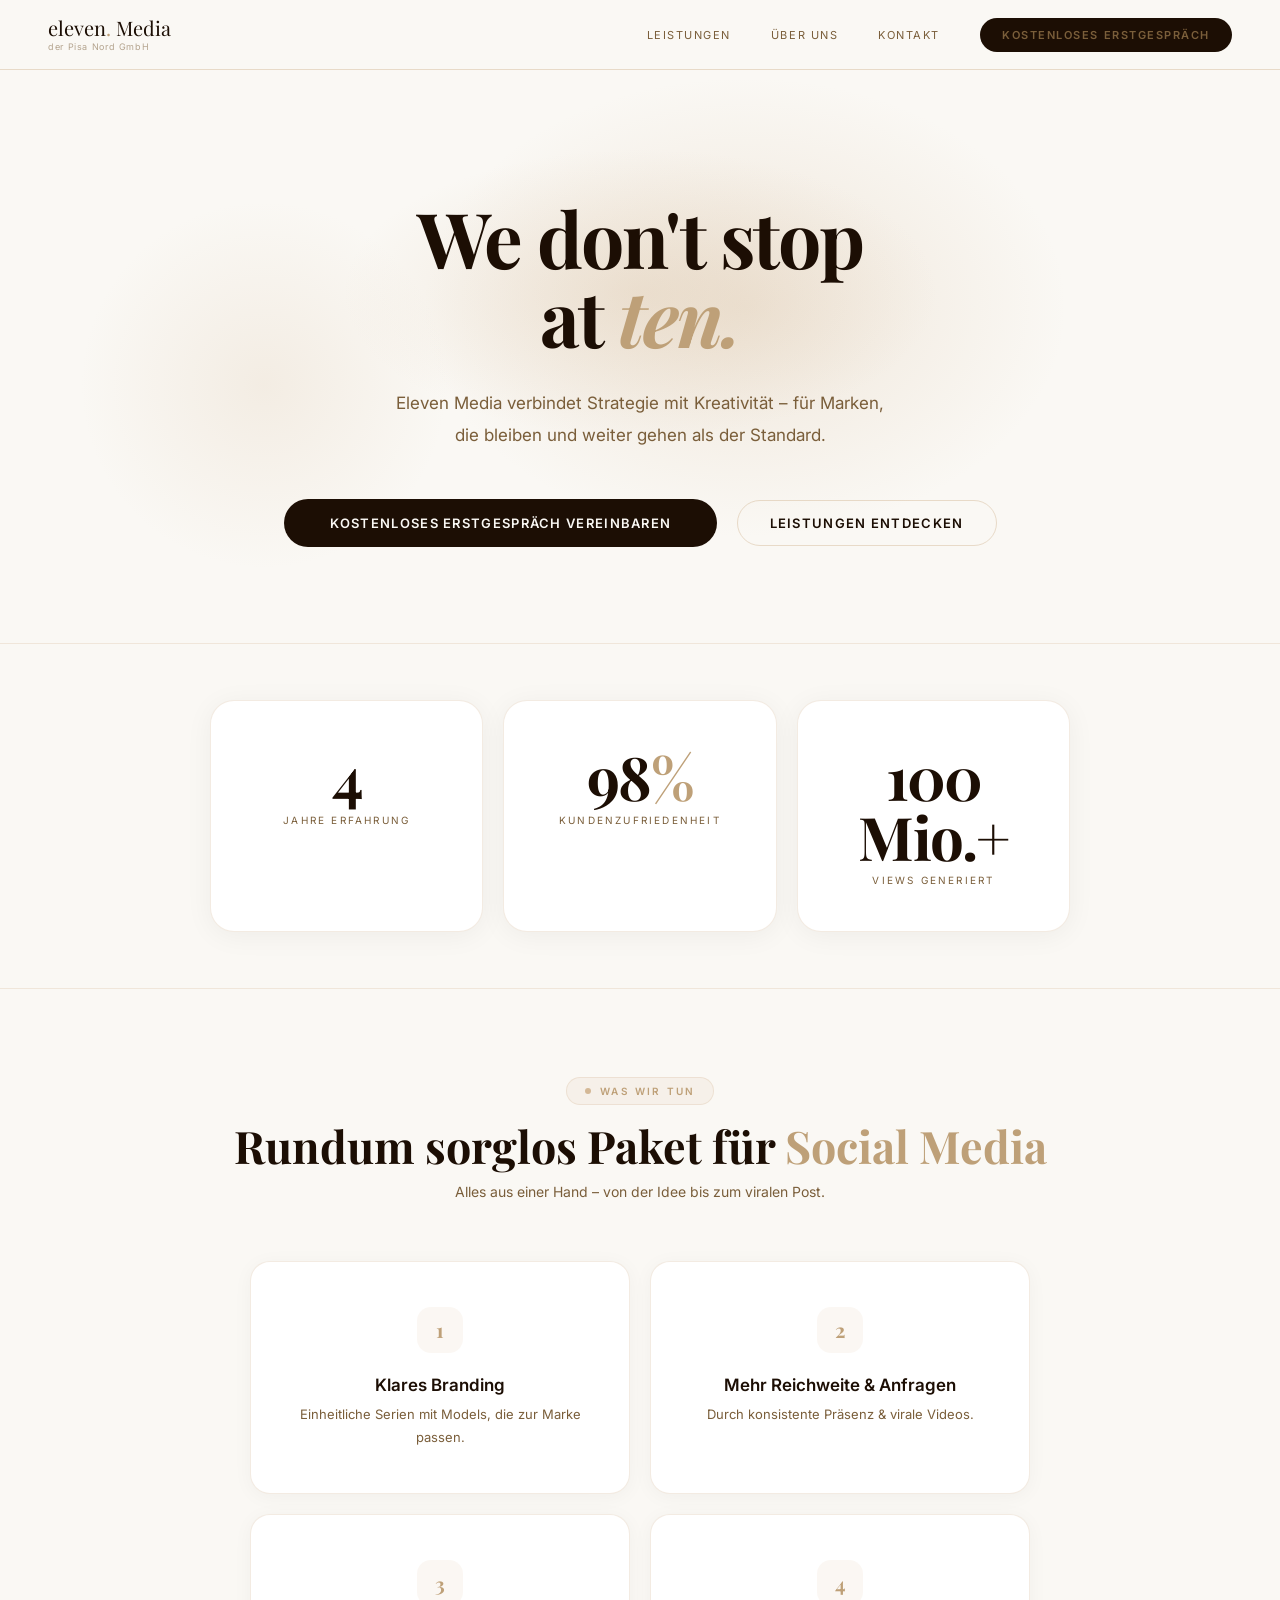
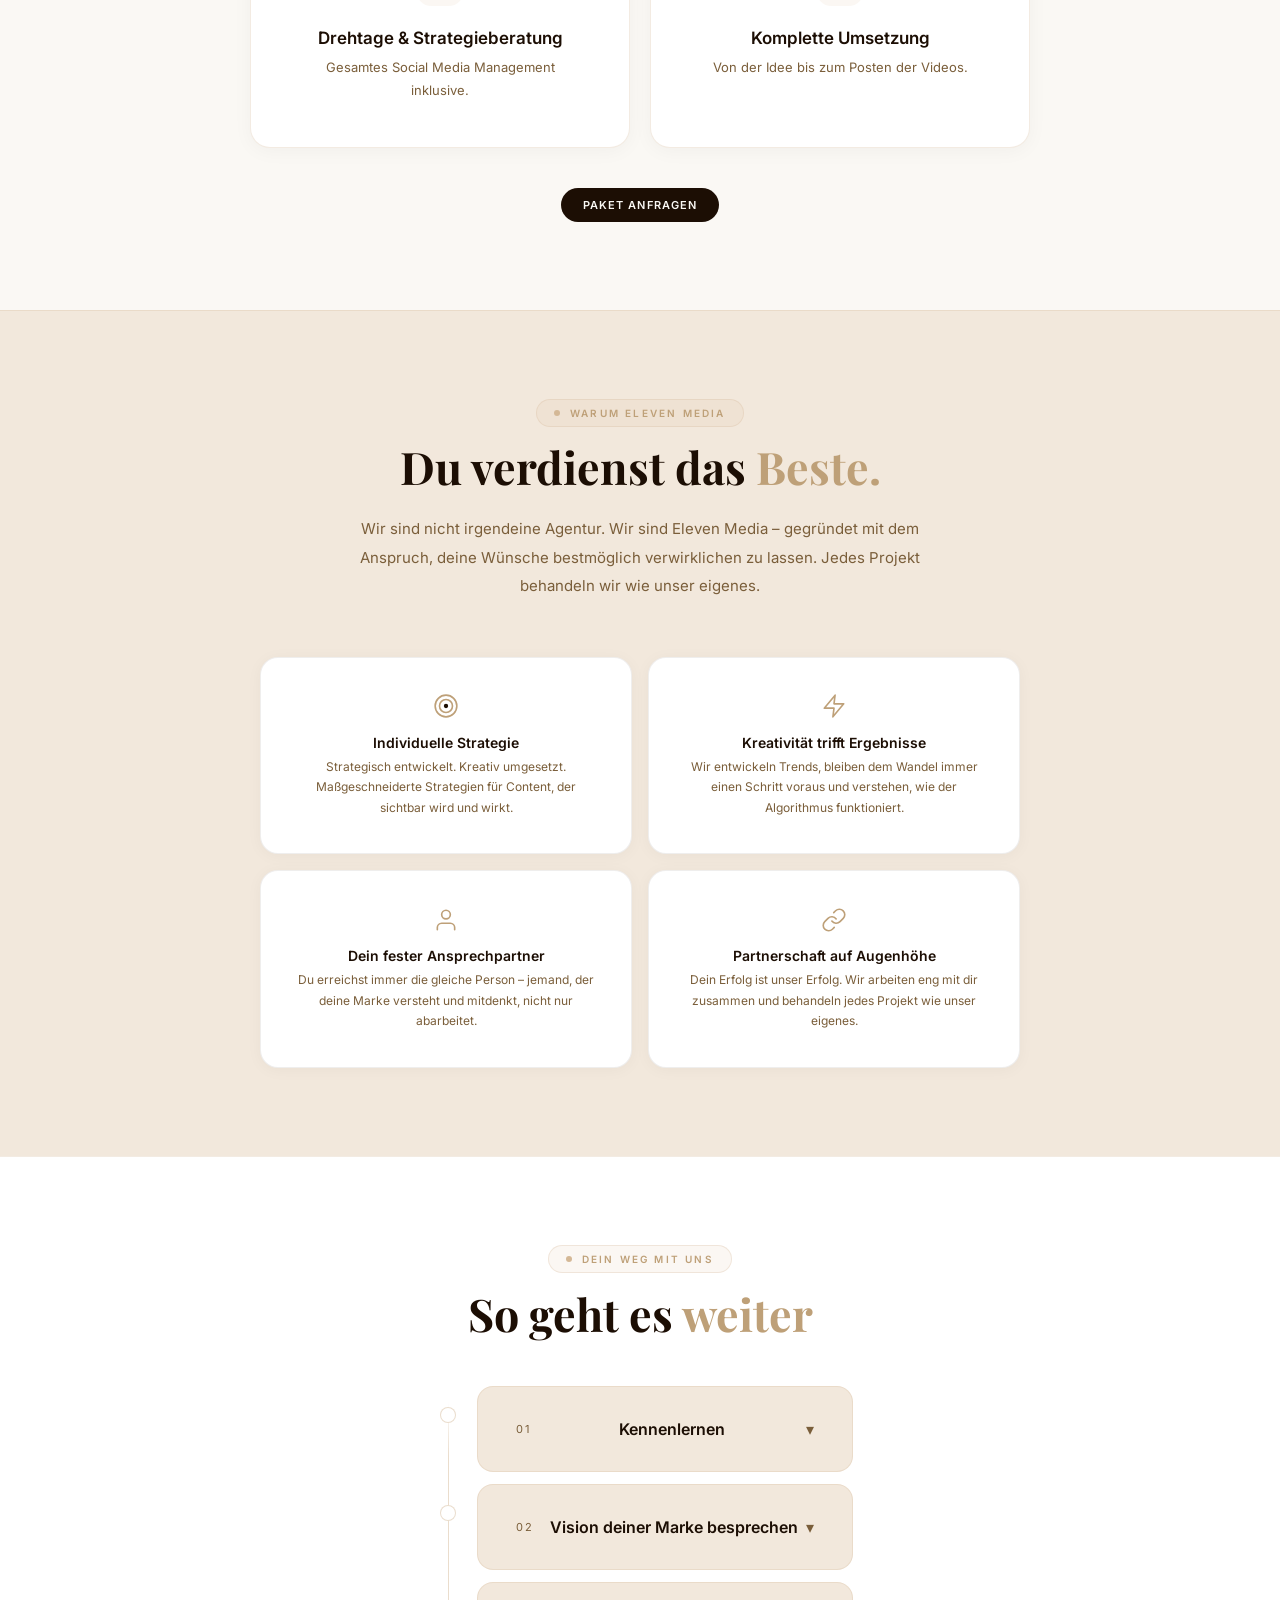
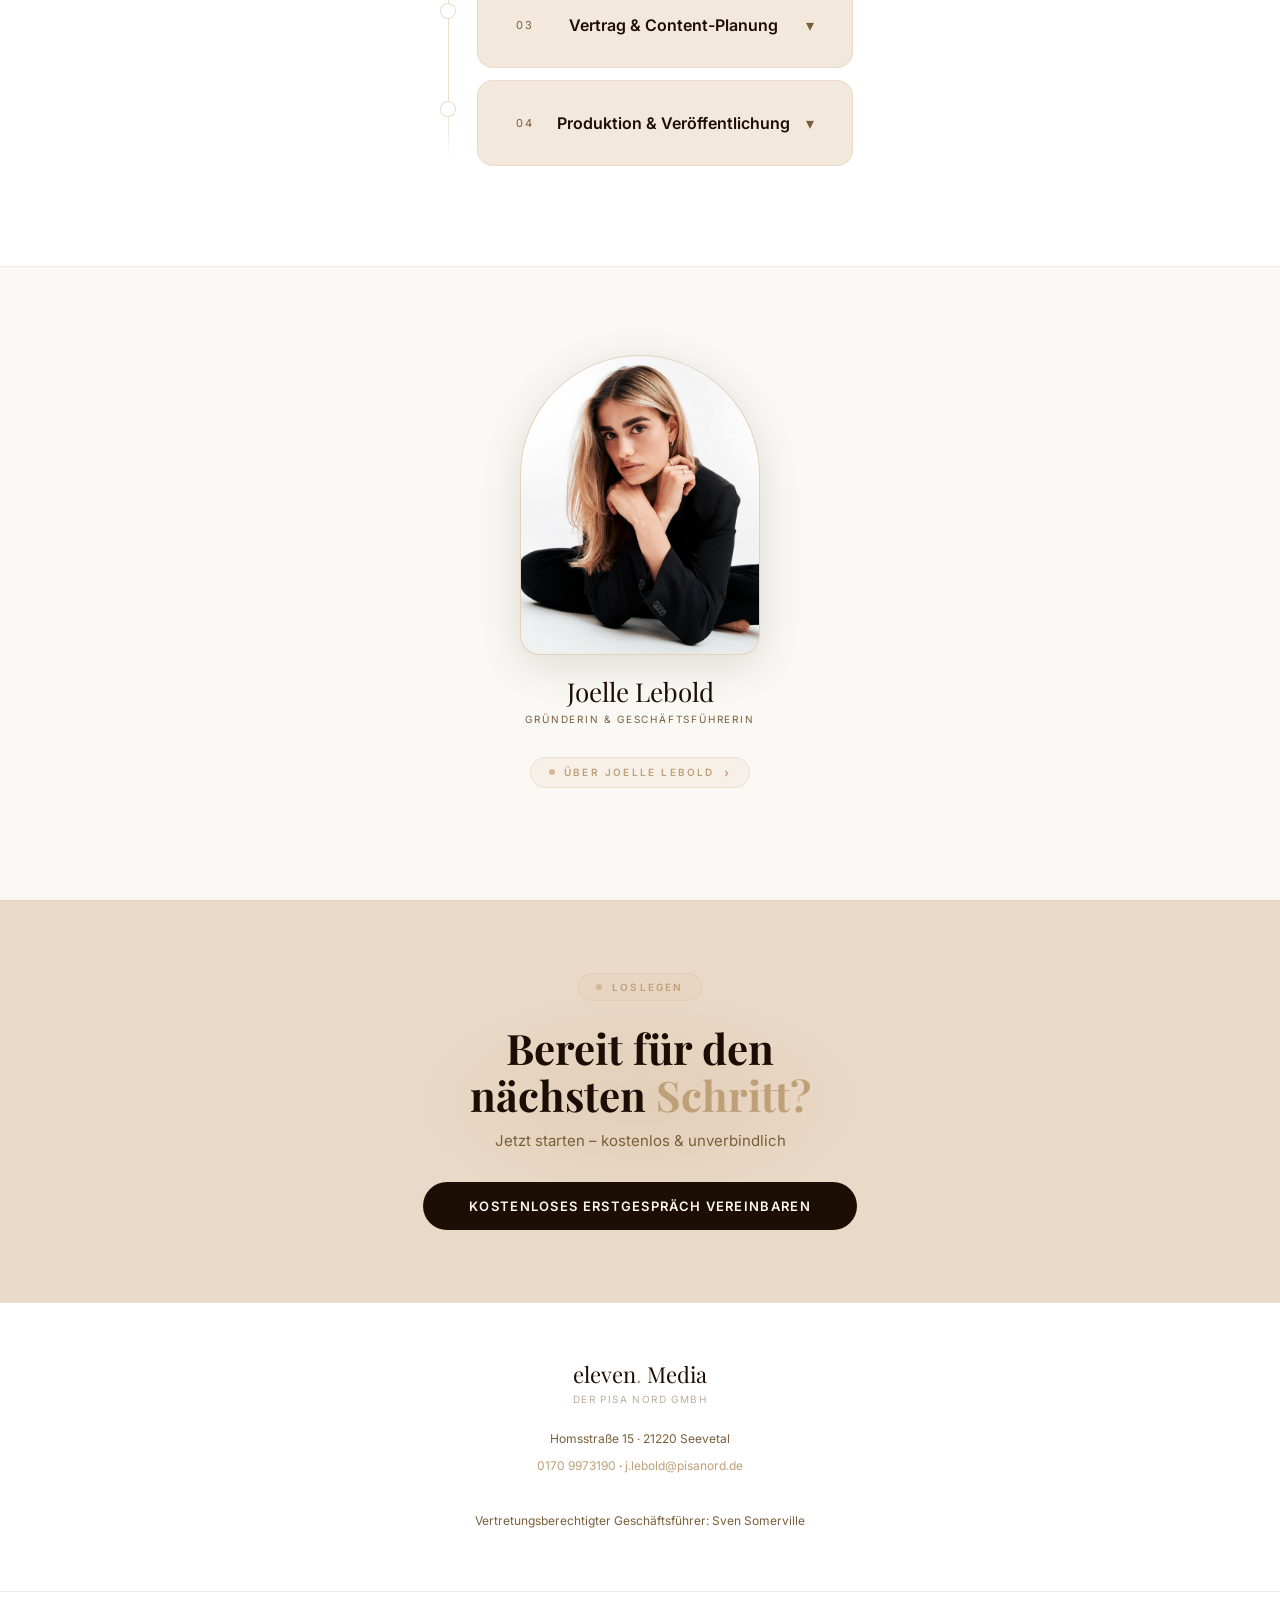
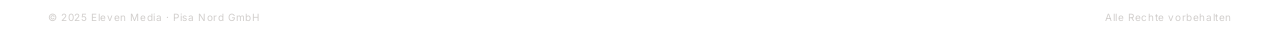
==== commit a74635ad: "image joelle" ====
--- a/index.html
+++ b/index.html
@@ -98,8 +98,8 @@
 
 .about-sec{padding:5.5rem 3rem;border-top:.5px solid var(--border)}
 .about-inner{display:grid;grid-template-columns:300px 1fr;gap:5rem;align-items:start;max-width:900px}
-.about-oval{width:240px;height:300px;border-radius:120px 120px 20px 20px;border:.5px dashed var(--border2);background:var(--bg3);display:flex;align-items:center;justify-content:center}
-.about-oval span{font-size:9px;color:rgba(28,14,4,.18);letter-spacing:.08em;text-transform:uppercase;text-align:center;padding:0 1.5rem}
+.about-oval{width:240px;height:300px;border-radius:120px 120px 20px 20px;border:.5px solid var(--border2);background:var(--bg3);display:flex;align-items:center;justify-content:center;overflow:hidden;box-shadow:0 10px 40px rgba(28,14,4,.12)}
+.about-oval img{width:100%;height:100%;object-fit:cover;object-position:center top;display:block}
 .about-name{font-family:'Playfair Display',serif;font-size:26px;color:var(--text);margin-top:1.2rem;margin-bottom:.2rem}
 .about-role{font-size:10px;color:var(--sub);letter-spacing:.18em;text-transform:uppercase}
 .about-bio .sec-pill{margin-bottom:1.5rem}
@@ -270,7 +270,7 @@
 </section>
 <section class="about-sec" id="aboutSection">
   <div class="about-inner">
-    <div><div class="about-oval"><span>Foto hier einfügen</span></div><div class="about-name">Joelle Lebold</div><div class="about-role">Gründerin &amp; Geschäftsführerin</div></div>
+    <div><div class="about-oval"><img src="joelle-lebold.jpg" alt="Joelle Lebold – Gründerin &amp; Geschäftsführerin von Eleven Media"></div><div class="about-name">Joelle Lebold</div><div class="about-role">Gründerin &amp; Geschäftsführerin</div></div>
     <div class="about-bio">
       <div class="sec-pill bio-toggle-pill" id="bioToggle" onclick="toggleBio()">
         Über Joelle Lebold <span class="bio-arrow">›</span>
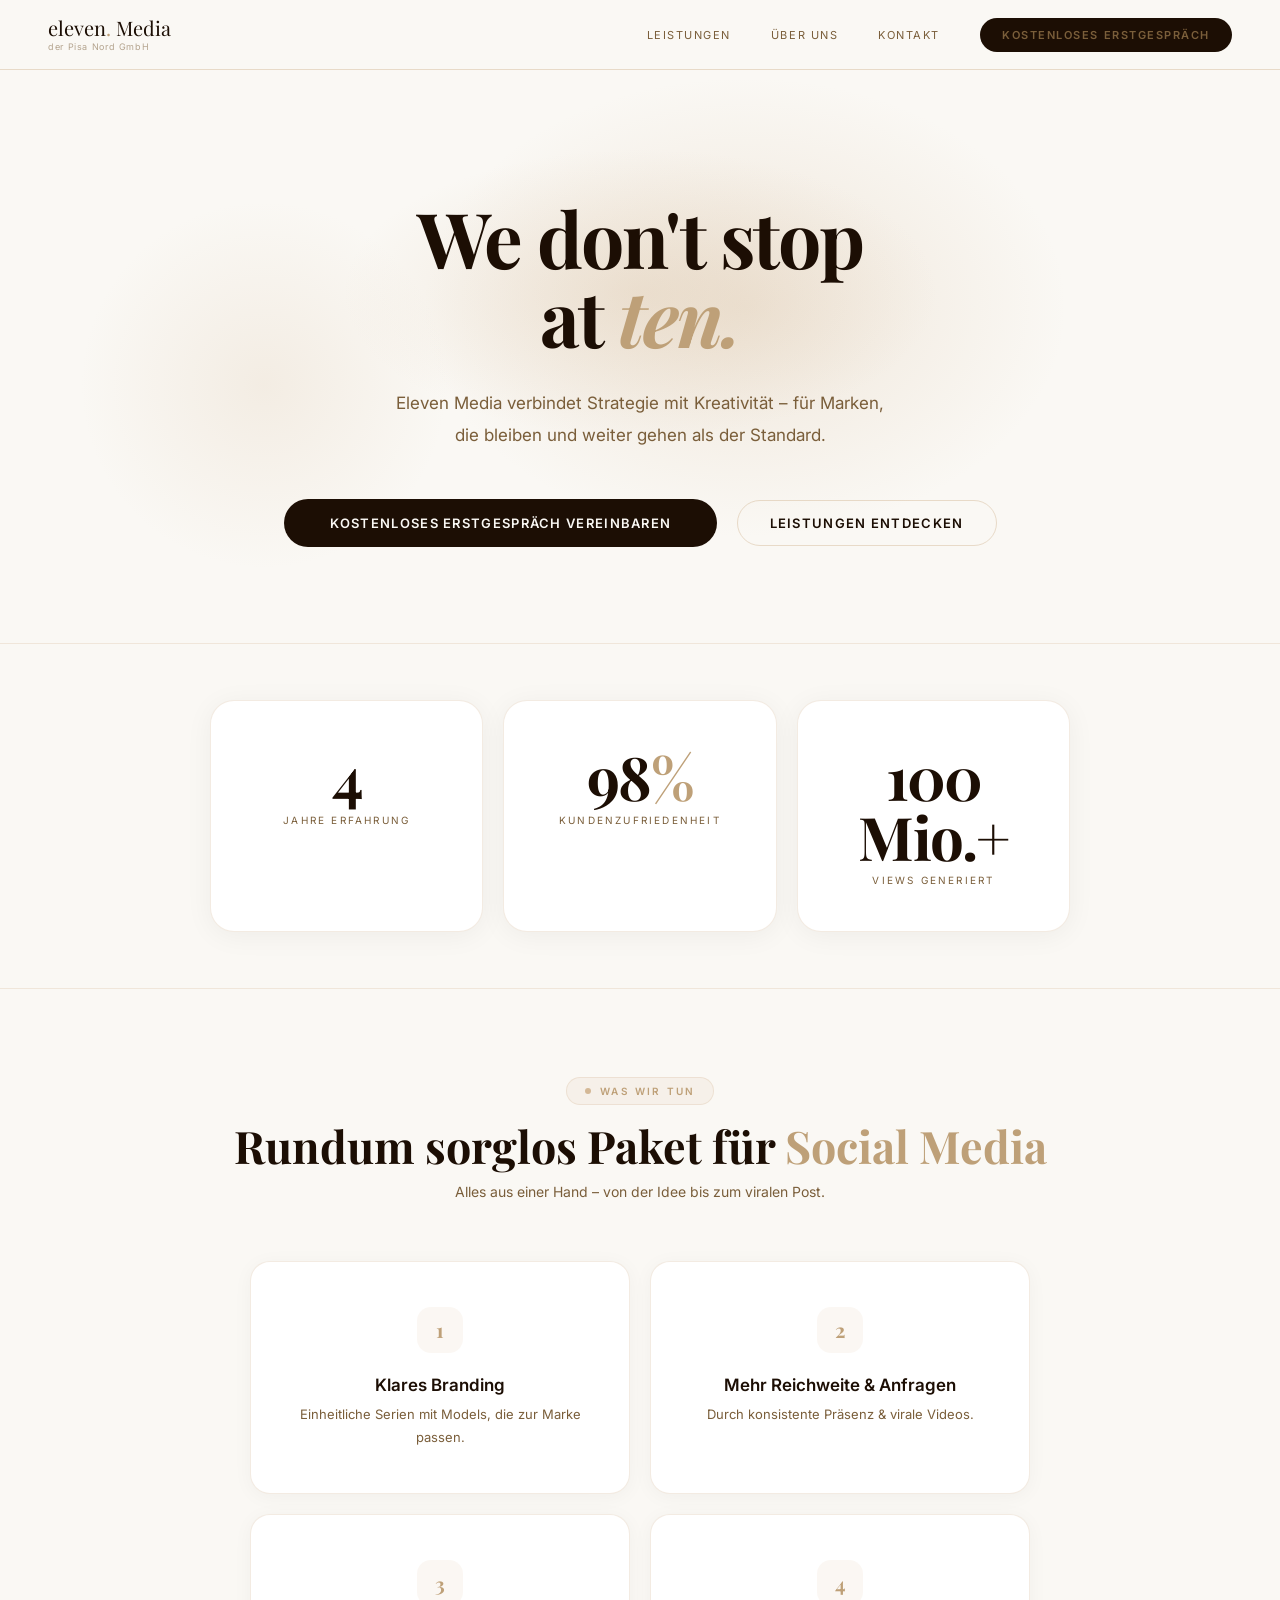
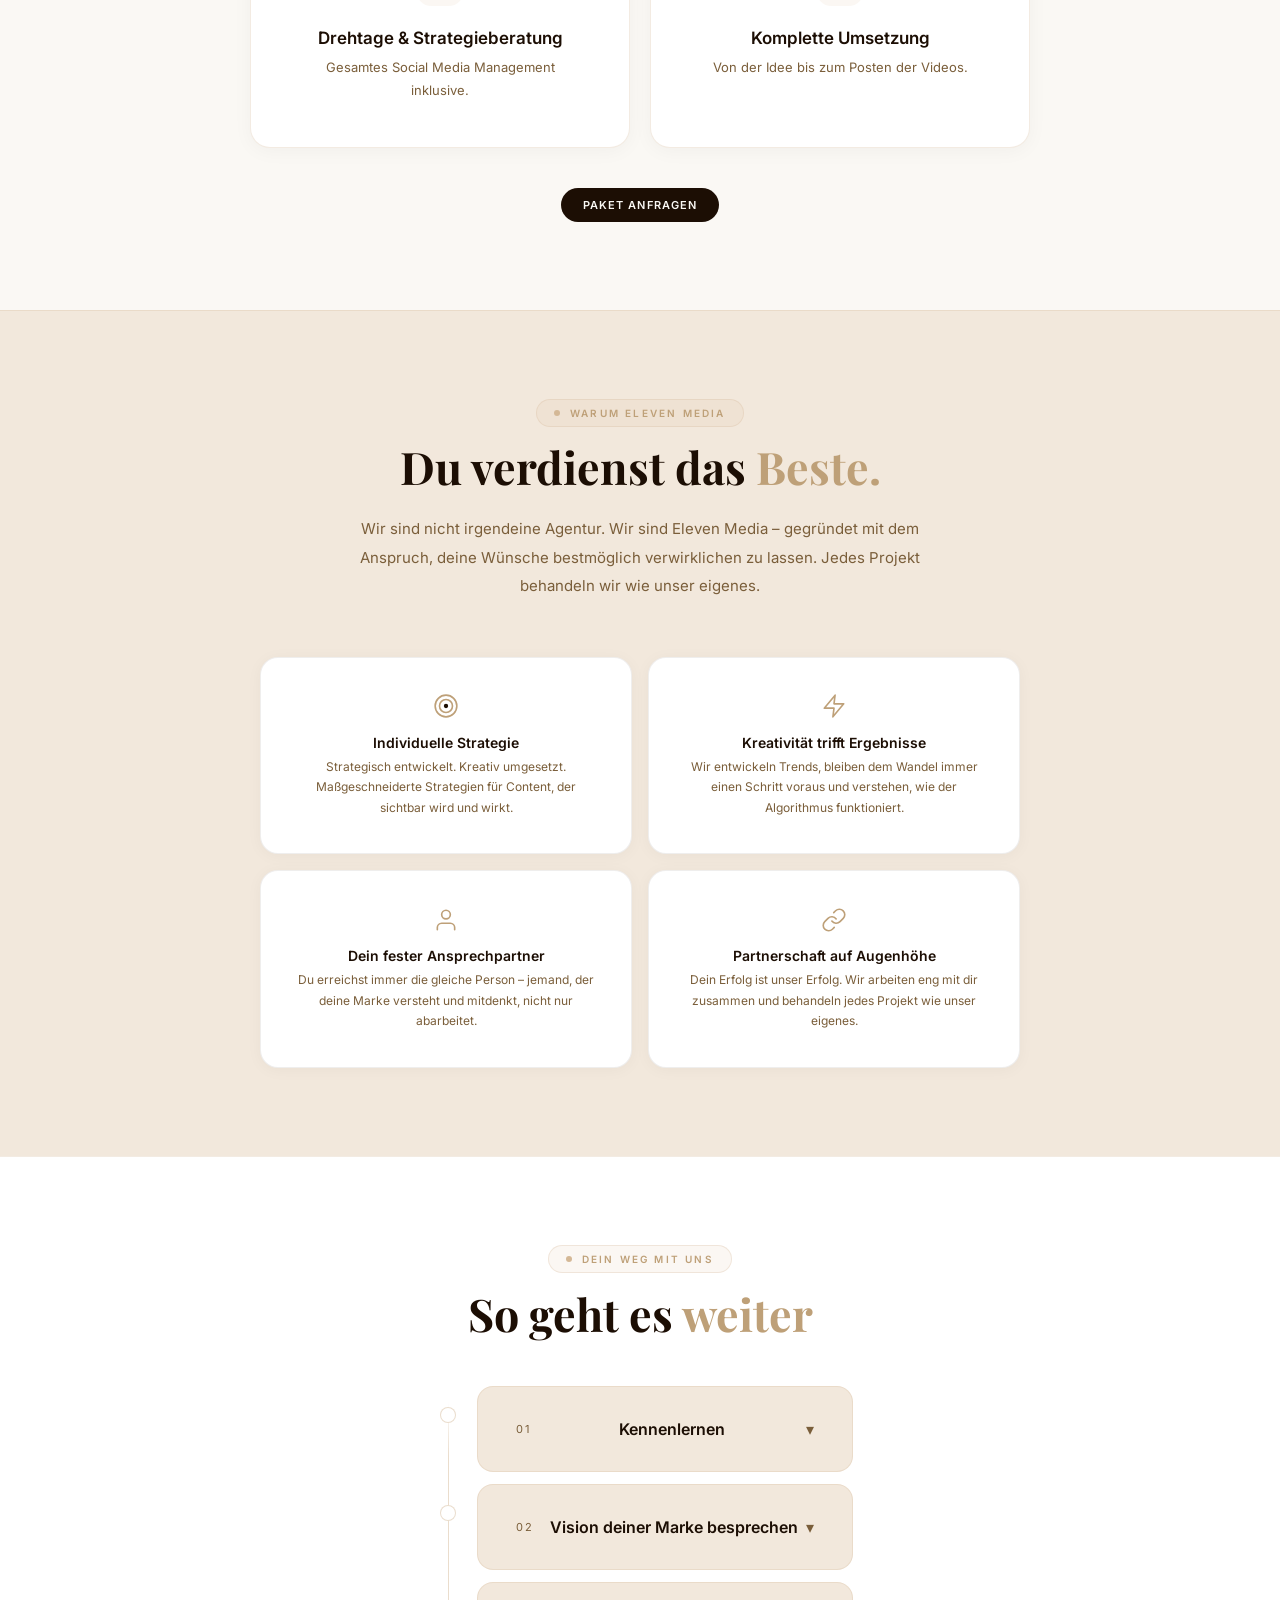
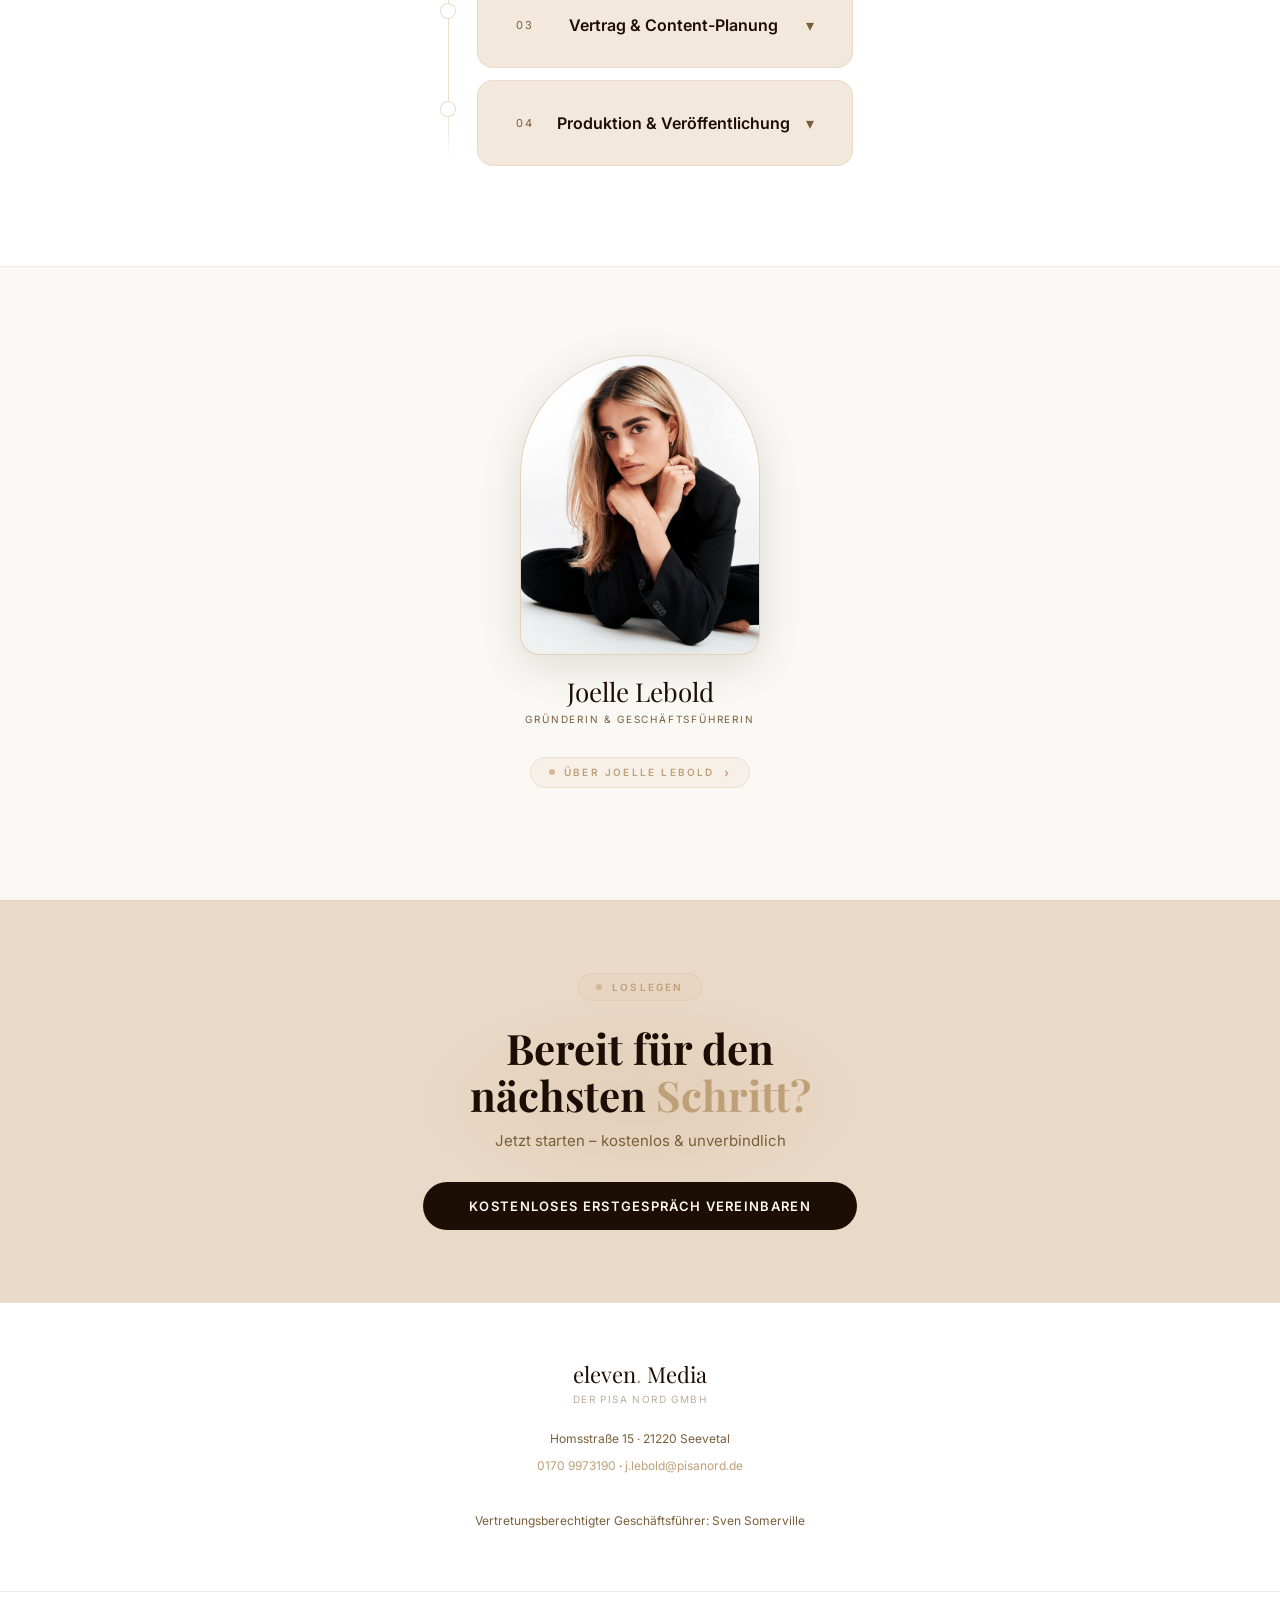
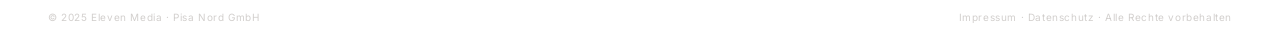
==== commit 186005a3: "add impressum + datenschutz" ====
--- a/index.html
+++ b/index.html
@@ -5,186 +5,7 @@
 <meta name="viewport" content="width=device-width, initial-scale=1.0">
 <title>Eleven Media – Premium Marketing Agentur</title>
 <link href="https://fonts.googleapis.com/css2?family=Playfair+Display:ital,wght@0,400;0,700;1,400&family=Inter:wght@300;400;500;600&display=swap" rel="stylesheet">
-<style>
-:root{
-  --bg:#FAF8F4;--bg2:#FFFFFF;--bg3:#F2E8DC;--bg4:#EAD9C8;
-  --beige:#d4b896;--beige-d:#BEA078;--beige-ll:rgba(212,184,150,.11);--beige-l:rgba(212,184,150,.22);
-  --text:#1C0E04;--sub:#7A5E3A;
-  --border:rgba(212,184,150,.28);--border2:rgba(212,184,150,.48)
-}
-*,*::before,*::after{box-sizing:border-box;margin:0;padding:0}
-html{scroll-behavior:smooth;background:#EDE5D8}
-body{font-family:'Inter',sans-serif;background:var(--bg);color:var(--text);overflow-x:hidden;max-width:1280px;margin:0 auto;box-shadow:0 0 60px rgba(28,14,4,.1)}
-
-.nav{display:flex;justify-content:space-between;align-items:center;padding:1.1rem 3rem;border-bottom:.5px solid var(--border2);position:sticky;top:0;z-index:100;background:rgba(250,248,244,.97);backdrop-filter:blur(14px)}
-.logo{display:flex;flex-direction:column;line-height:1;gap:.28rem;text-decoration:none}
-.logo-main{font-family:'Playfair Display',serif;font-size:20px;color:var(--text);line-height:1}
-.logo-main em{color:var(--beige-d);font-style:normal}
-.logo-gmbh{font-size:9px;color:var(--sub);letter-spacing:.07em;opacity:.55;font-family:'Inter',sans-serif;font-weight:400}
-.nav-r{display:flex;align-items:center;gap:2.5rem}
-.nav-r a{color:var(--sub);font-size:11px;letter-spacing:.14em;text-decoration:none;text-transform:uppercase;transition:color .2s}
-.nav-r a:hover{color:var(--beige-d)}
-.btn{background:var(--text);color:var(--bg);padding:10px 22px;font-size:11px;font-weight:600;letter-spacing:.1em;text-transform:uppercase;border:none;border-radius:100px;cursor:pointer;text-decoration:none;display:inline-block;transition:all .25s}
-.btn:hover{background:var(--beige);color:var(--text);transform:translateY(-1px)}
-.btn-lg{padding:16px 46px;font-size:13px;border-radius:100px}
-.btn-outline{background:transparent;color:var(--text);border:1.5px solid var(--border2);padding:14px 32px;font-size:13px;font-weight:600;letter-spacing:.1em;text-transform:uppercase;border-radius:100px;cursor:pointer;text-decoration:none;display:inline-block;transition:all .25s}
-.btn-outline:hover{border-color:var(--beige-d);color:var(--beige-d)}
-
-.hero{padding:8rem 3rem 6rem;border-bottom:.5px solid var(--border);position:relative;overflow:hidden;text-align:center}
-.hero-glow1{position:absolute;width:700px;height:500px;background:radial-gradient(ellipse,rgba(212,184,150,.28) 0%,transparent 65%);top:50%;left:50%;transform:translate(-35%,-60%);pointer-events:none;border-radius:50%}
-.hero-glow2{position:absolute;width:400px;height:400px;background:radial-gradient(ellipse,rgba(212,184,150,.18) 0%,transparent 65%);top:20%;left:5%;pointer-events:none;border-radius:50%}
-.hero-pill{display:inline-flex;align-items:center;gap:.7rem;background:var(--beige-ll);border:1px solid var(--border);border-radius:100px;padding:.55rem 1.4rem;font-size:10px;letter-spacing:.22em;text-transform:uppercase;color:var(--beige-d);margin-bottom:2.5rem;position:relative;font-weight:600}
-.hero-pill::before{content:'';width:7px;height:7px;background:var(--beige);border-radius:50%}
-.hero h1{font-family:'Playfair Display',serif;font-size:clamp(52px,6vw,86px);font-weight:700;line-height:1.02;color:var(--text);max-width:860px;margin:0 auto 2rem;letter-spacing:-.025em;position:relative}
-.hero h1 em{color:var(--beige-d);font-style:italic}
-.hero p{font-size:17px;color:var(--sub);max-width:490px;line-height:1.9;margin:0 auto 3rem;position:relative}
-.hero-ctas{display:flex;gap:1.2rem;align-items:center;justify-content:center;flex-wrap:wrap;position:relative}
-
-.stats-sec{padding:3.5rem 3rem;border-bottom:.5px solid var(--border)}
-.stats-inner{display:grid;grid-template-columns:repeat(3,1fr);gap:20px;max-width:860px;margin:0 auto}
-.stat-card{background:var(--bg2);border:.5px solid var(--border);border-radius:24px;padding:2.8rem 2rem;text-align:center;box-shadow:0 4px 28px rgba(28,14,4,.05);transition:all .35s;position:relative;overflow:hidden}
-.stat-card::before{content:'';position:absolute;top:0;left:0;right:0;height:2px;background:var(--beige);transform:scaleX(0);transform-origin:center;transition:transform .4s cubic-bezier(.2,1,.3,1)}
-.stat-card:hover{transform:translateY(-5px);box-shadow:0 16px 48px rgba(28,14,4,.09)}
-.stat-card:hover::before{transform:scaleX(1)}
-.stat-n{font-family:'Playfair Display',serif;font-size:60px;color:var(--text);font-weight:700;line-height:1;letter-spacing:-.03em;margin-bottom:.5rem}
-.stat-n em{color:var(--beige-d);font-style:normal}
-.stat-l{font-size:10px;letter-spacing:.22em;text-transform:uppercase;color:var(--sub)}
-
-.sec{padding:5.5rem 3rem}
-.sec-pill{display:inline-flex;align-items:center;gap:.6rem;background:var(--beige-ll);border:1px solid var(--border);border-radius:100px;padding:.45rem 1.1rem;font-size:10px;letter-spacing:.22em;text-transform:uppercase;color:var(--beige-d);margin-bottom:1rem;font-weight:600}
-.sec-pill::before{content:'';width:6px;height:6px;background:var(--beige);border-radius:50%}
-.sec-title{font-family:'Playfair Display',serif;font-size:clamp(34px,3.5vw,48px);color:var(--text);font-weight:700;margin-bottom:.6rem;line-height:1.1}
-.sec-title em{color:var(--beige-d);font-style:normal}
-.sec-sub{font-size:14px;color:var(--sub);margin-bottom:3.5rem;max-width:520px;line-height:1.75}
-
-.svc-grid{display:grid;grid-template-columns:1fr 1fr;gap:20px;max-width:780px}
-.svc-card{background:var(--bg2);border:.5px solid var(--border);border-radius:20px;padding:2.8rem;box-shadow:0 3px 20px rgba(28,14,4,.04);transition:all .35s;position:relative;overflow:hidden}
-.svc-card::after{content:'';position:absolute;bottom:0;left:1.5rem;right:1.5rem;height:2px;background:var(--beige);opacity:0;transition:opacity .3s}
-.svc-card:hover{transform:translateY(-4px);box-shadow:0 14px 44px rgba(28,14,4,.09);border-color:var(--border2)}
-.svc-card:hover::after{opacity:1}
-.svc-badge{display:inline-flex;align-items:center;justify-content:center;width:46px;height:46px;background:var(--beige-ll);border-radius:14px;font-family:'Playfair Display',serif;font-size:20px;color:var(--beige-d);font-weight:700;margin-bottom:1.4rem}
-.svc-t{font-size:17px;color:var(--text);font-weight:600;margin-bottom:.5rem}
-.svc-d{font-size:13px;color:var(--sub);line-height:1.75}
-.svc-cta{margin-top:2.5rem}
-
-.why-sec{padding:5.5rem 3rem;background:var(--bg3);border-top:.5px solid var(--border)}
-.why-intro{display:grid;grid-template-columns:1fr 1fr;gap:4rem;align-items:end;margin-bottom:3.5rem}
-.why-h2{font-family:'Playfair Display',serif;font-size:clamp(34px,3.5vw,48px);color:var(--text);font-weight:700;line-height:1.08}
-.why-h2 em{color:var(--beige-d);font-style:normal}
-.why-lead{font-size:15px;color:var(--sub);line-height:1.9}
-.why-cards{display:grid;grid-template-columns:1fr 1fr;gap:16px;max-width:760px}
-.why-card{background:var(--bg2);border:.5px solid rgba(28,14,4,.07);border-radius:18px;padding:2.2rem;box-shadow:0 2px 16px rgba(28,14,4,.04);transition:all .3s}
-.why-card:hover{transform:translateY(-3px);box-shadow:0 10px 36px rgba(28,14,4,.08);border-color:var(--border)}
-.why-icon{font-size:26px;margin-bottom:.9rem;display:block}
-.why-t{font-size:14px;color:var(--text);font-weight:600;margin-bottom:.4rem}
-.why-d{font-size:12px;color:var(--sub);line-height:1.7}
-
-.steps-sec{padding:5.5rem 3rem;border-top:.5px solid var(--border);background:var(--bg2)}
-.timeline{max-width:860px;position:relative;padding-left:50px}
-.timeline::before{content:'';position:absolute;left:21px;top:16px;bottom:16px;width:1px;background:linear-gradient(180deg,transparent,var(--border2) 15%,var(--border2) 85%,transparent)}
-.tl-item{position:relative;margin-bottom:12px;cursor:pointer}
-.tl-dot{position:absolute;left:-37px;top:21px;width:16px;height:16px;border-radius:50%;border:1.5px solid var(--border2);background:var(--bg2);z-index:2;transition:all .3s}
-.tl-item.active .tl-dot,.tl-item:hover .tl-dot{background:var(--beige);border-color:var(--beige);box-shadow:0 0 0 6px rgba(212,184,150,.18)}
-.tl-card{background:var(--bg3);border:.5px solid var(--border);border-radius:16px;padding:2rem 2.4rem;transition:all .35s}
-.tl-item:hover .tl-card{border-color:var(--border2)}
-.tl-item.active .tl-card{border-color:var(--beige);background:var(--bg2);box-shadow:0 6px 28px rgba(212,184,150,.14)}
-.tl-head{display:flex;align-items:center}
-.tl-num{font-size:11px;color:var(--sub);letter-spacing:.15em;text-transform:uppercase}
-.tl-label{font-size:16px;color:var(--text);font-weight:600;flex:1;margin-left:1rem}
-.tl-arrow{color:var(--sub);font-size:16px;transition:transform .3s;user-select:none;margin-left:.5rem}
-.tl-arrow.open{transform:rotate(180deg)}
-.tl-body{padding-top:.9rem;font-size:13px;color:var(--sub);line-height:1.9;display:none;border-top:.5px solid var(--border);margin-top:.5rem}
-.tl-body.show{display:block}
-
-.about-sec{padding:5.5rem 3rem;border-top:.5px solid var(--border)}
-.about-inner{display:grid;grid-template-columns:300px 1fr;gap:5rem;align-items:start;max-width:900px}
-.about-oval{width:240px;height:300px;border-radius:120px 120px 20px 20px;border:.5px solid var(--border2);background:var(--bg3);display:flex;align-items:center;justify-content:center;overflow:hidden;box-shadow:0 10px 40px rgba(28,14,4,.12)}
-.about-oval img{width:100%;height:100%;object-fit:cover;object-position:center top;display:block}
-.about-name{font-family:'Playfair Display',serif;font-size:26px;color:var(--text);margin-top:1.2rem;margin-bottom:.2rem}
-.about-role{font-size:10px;color:var(--sub);letter-spacing:.18em;text-transform:uppercase}
-.about-bio .sec-pill{margin-bottom:1.5rem}
-.about-highlight{background:var(--beige-ll);border:.5px solid var(--border);border-radius:14px;padding:1.4rem 1.8rem;margin-bottom:1.8rem;border-left:3px solid var(--beige)}
-.about-highlight p{font-family:'Playfair Display',serif;font-size:17px;color:var(--text);font-style:italic;line-height:1.5}
-.about-bio p{font-size:14px;color:var(--sub);line-height:1.95;margin-bottom:1rem}
-
-.cta-sec{padding:4.5rem 2rem;background:var(--bg4);border-top:.5px solid var(--border);text-align:center;position:relative;overflow:hidden;display:flex;flex-direction:column;align-items:center}
-.cta-glow{display:none}
-.cta-sec h2{font-family:'Playfair Display',serif;font-size:clamp(28px,3.5vw,42px);color:var(--text);margin-bottom:.8rem;font-weight:700;position:relative;z-index:1;line-height:1.1}
-.cta-sec h2 em{color:var(--beige-d);font-style:normal}
-.cta-sec p{font-size:15px;color:var(--sub);margin-bottom:2rem;position:relative;z-index:1}
-.cta-sec .sec-pill{z-index:1}
-.cta-sec .btn{z-index:1}
-
-.form-wrap{display:none;padding:5rem 2.5rem;border-top:.5px solid var(--border);background:var(--bg)}
-.form-wrap.show{display:flex;justify-content:center}
-.form-glass{max-width:560px;width:100%;background:var(--bg2);border:.5px solid var(--border);border-radius:24px;padding:3rem;position:relative;box-shadow:0 12px 60px rgba(28,14,4,.07)}
-.form-close{position:absolute;top:1rem;right:1.2rem;background:none;border:none;color:var(--sub);font-size:24px;cursor:pointer;line-height:1;transition:color .2s}
-.form-close:hover{color:var(--text)}
-.form-glass h2{font-family:'Playfair Display',serif;font-size:26px;color:var(--text);margin-bottom:2rem;text-align:center}
-.form-glass h2 span{color:var(--beige-d)}
-.fg{margin-bottom:1.1rem}
-.fg label{display:block;font-size:10px;letter-spacing:.14em;text-transform:uppercase;color:var(--sub);margin-bottom:.4rem}
-.fg input,.fg textarea,.fg select{width:100%;background:var(--bg3);border:.5px solid var(--border);border-radius:12px;padding:12px 16px;color:var(--text);font-size:14px;font-family:inherit;outline:none;transition:border-color .2s}
-.fg input:focus,.fg textarea:focus,.fg select:focus{border-color:var(--beige);background:var(--bg2)}
-.fg textarea{height:100px;resize:vertical}
-.fg select{appearance:none;cursor:pointer}
-.fg-row{display:grid;grid-template-columns:1fr 1fr;gap:14px}
-.budget-wrap{display:flex;align-items:center;gap:6px}
-.budget-wrap input{text-align:center;border-radius:12px;flex:1;padding:9px 4px}
-.b-btn{background:var(--beige-ll);border:1px solid var(--border);color:var(--beige-d);width:40px;height:40px;font-size:18px;cursor:pointer;display:flex;align-items:center;justify-content:center;transition:background .2s;border-radius:12px;flex-shrink:0;font-weight:700}
-.b-btn:hover{background:rgba(212,184,150,.3)}
-.form-foot{text-align:center;margin-top:1.5rem;font-size:12px;color:rgba(28,14,4,.28);line-height:1.9}
-.form-foot a{color:var(--beige-d);text-decoration:none}
-
-.contact{padding:3.5rem;border-top:.5px solid var(--border2);text-align:center;background:var(--bg2)}
-.contact-name{font-family:'Playfair Display',serif;font-size:22px;color:var(--text);margin-bottom:.3rem}
-.contact-name em{color:var(--beige-d);font-style:normal}
-.contact-sub{font-size:10px;color:var(--sub);letter-spacing:.14em;text-transform:uppercase;margin-bottom:1.2rem;opacity:.5}
-.contact-info{font-size:12px;color:var(--sub);line-height:2.3}
-.contact-info a{color:var(--beige-d);text-decoration:none}
-.footer{padding:1.2rem 3rem;border-top:.5px solid var(--border);display:flex;justify-content:space-between;font-size:10px;color:rgba(28,14,4,.2);letter-spacing:.06em;background:var(--bg2)}
-
-/* SVG icons for why-cards */
-.why-svg{width:26px;height:26px;stroke:var(--beige-d);stroke-width:1.5;stroke-linecap:round;stroke-linejoin:round;fill:none;display:block;margin-bottom:.9rem;flex-shrink:0}
-
-/* H1 glow wrap */
-.h1-glow-wrap{position:relative;display:inline-block}
-.h1-glow-circle{position:absolute;width:700px;height:340px;background:radial-gradient(ellipse,rgba(212,184,150,.28) 0%,transparent 60%);top:50%;left:50%;transform:translate(-50%,-50%);pointer-events:none;border-radius:50%;z-index:0}
-.h1-glow-wrap h1{position:relative;z-index:1}
-
-/* CTA glow circle – more prominent circular */
-.cta-circle-glow{position:absolute;width:560px;height:280px;background:radial-gradient(ellipse,rgba(212,184,150,.32) 0%,transparent 60%);top:50%;left:50%;transform:translate(-50%,-50%);pointer-events:none;border-radius:50%;z-index:0}
-
-/* Bio toggle */
-.bio-toggle-pill{cursor:pointer;user-select:none;display:inline-flex;align-items:center;gap:.6rem;transition:all .2s}
-.bio-toggle-pill .bio-arrow{font-size:12px;transition:transform .35s cubic-bezier(.2,1,.3,1);display:inline-block}
-.bio-toggle-pill.open .bio-arrow{transform:rotate(90deg)}
-.bio-content{display:none;animation:bioIn .45s cubic-bezier(.2,1,.3,1)}
-.bio-content.show{display:block}
-@keyframes bioIn{from{opacity:0;transform:translateY(10px)}to{opacity:1;transform:none}}
-
-/* ── ALLES MITTIG ── */
-.sec,.why-sec,.steps-sec,.about-sec,.stats-sec{display:flex;flex-direction:column;align-items:center;text-align:center}
-.sec-title,.sec-sub{text-align:center;margin-left:auto;margin-right:auto}
-.svc-grid{margin:0 auto}
-.svc-card{text-align:center}
-.svc-badge{margin:0 auto 1.4rem;display:flex}
-.svc-cta{text-align:center}
-.why-intro{display:flex;flex-direction:column;align-items:center;gap:1.5rem;margin-bottom:3.5rem;max-width:640px;text-align:center}
-.why-h2,.why-lead{text-align:center;max-width:580px;margin-left:auto;margin-right:auto}
-.why-cards{margin:0 auto}
-.why-card{text-align:center}
-.why-svg{margin:0 auto .9rem;display:block}
-.timeline{margin:0 auto}
-.about-inner{display:flex;flex-direction:column;align-items:center;max-width:580px;text-align:center;gap:2rem}
-.about-bio{text-align:center;width:100%}
-.about-bio .bio-content p{text-align:left}
-.about-oval{margin:0 auto}
-.sec-pill{margin-left:auto;margin-right:auto}
-
-@media(max-width:900px){.about-inner{grid-template-columns:1fr;gap:2.5rem;align-items:center;text-align:center}.about-inner>div:first-child{display:flex;flex-direction:column;align-items:center}.why-intro{grid-template-columns:1fr;gap:2rem}}
-@media(max-width:768px){.nav{padding:.9rem 1.2rem;flex-wrap:wrap;gap:.8rem}.nav-r{gap:1rem;flex-wrap:wrap}.hero{padding:5rem 1.5rem 3.5rem}.hero h1{font-size:44px}.stats-inner{grid-template-columns:1fr}.svc-grid,.why-cards{grid-template-columns:1fr}.fg-row{grid-template-columns:1fr}.sec,.why-sec,.steps-sec,.about-sec,.cta-sec{padding:3.5rem 1.5rem}.footer{flex-direction:column;gap:.3rem;text-align:center}}
-</style>
+<link rel="stylesheet" href="style.css">
 </head>
 <body>
 <nav class="nav">
@@ -295,7 +116,7 @@
   <div class="contact-sub">der Pisa Nord GmbH</div>
   <div class="contact-info">Homsstraße 15 · 21220 Seevetal<br><a href="tel:01709973190">0170 9973190</a> · <a href="mailto:j.lebold@pisanord.de">j.lebold@pisanord.de</a><br><br>Vertretungsberechtigter Geschäftsführer: Sven Somerville</div>
 </section>
-<footer class="footer"><span>© 2025 Eleven Media · Pisa Nord GmbH</span><span>Alle Rechte vorbehalten</span></footer>
+<footer class="footer"><span>© 2025 Eleven Media · Pisa Nord GmbH</span><span><a href="impressum.html" style="color:inherit;text-decoration:none">Impressum</a> · <a href="datenschutz.html" style="color:inherit;text-decoration:none">Datenschutz</a> · Alle Rechte vorbehalten</span></footer>
 <script>
 function toggleBio(){
   var t=document.getElementById('bioToggle');
--- a/style.css
+++ b/style.css
@@ -0,0 +1,192 @@
+:root{
+  --bg:#FAF8F4;--bg2:#FFFFFF;--bg3:#F2E8DC;--bg4:#EAD9C8;
+  --beige:#d4b896;--beige-d:#BEA078;--beige-ll:rgba(212,184,150,.11);--beige-l:rgba(212,184,150,.22);
+  --text:#1C0E04;--sub:#7A5E3A;
+  --border:rgba(212,184,150,.28);--border2:rgba(212,184,150,.48)
+}
+*,*::before,*::after{box-sizing:border-box;margin:0;padding:0}
+html{scroll-behavior:smooth;background:#EDE5D8}
+body{font-family:'Inter',sans-serif;background:var(--bg);color:var(--text);overflow-x:hidden;max-width:1280px;margin:0 auto;box-shadow:0 0 60px rgba(28,14,4,.1)}
+
+.nav{display:flex;justify-content:space-between;align-items:center;padding:1.1rem 3rem;border-bottom:.5px solid var(--border2);position:sticky;top:0;z-index:100;background:rgba(250,248,244,.97);backdrop-filter:blur(14px)}
+.logo{display:flex;flex-direction:column;line-height:1;gap:.28rem;text-decoration:none}
+.logo-main{font-family:'Playfair Display',serif;font-size:20px;color:var(--text);line-height:1}
+.logo-main em{color:var(--beige-d);font-style:normal}
+.logo-gmbh{font-size:9px;color:var(--sub);letter-spacing:.07em;opacity:.55;font-family:'Inter',sans-serif;font-weight:400}
+.nav-r{display:flex;align-items:center;gap:2.5rem}
+.nav-r a{color:var(--sub);font-size:11px;letter-spacing:.14em;text-decoration:none;text-transform:uppercase;transition:color .2s}
+.nav-r a:hover{color:var(--beige-d)}
+.btn{background:var(--text);color:var(--bg);padding:10px 22px;font-size:11px;font-weight:600;letter-spacing:.1em;text-transform:uppercase;border:none;border-radius:100px;cursor:pointer;text-decoration:none;display:inline-block;transition:all .25s}
+.btn:hover{background:var(--beige);color:var(--text);transform:translateY(-1px)}
+.btn-lg{padding:16px 46px;font-size:13px;border-radius:100px}
+.btn-outline{background:transparent;color:var(--text);border:1.5px solid var(--border2);padding:14px 32px;font-size:13px;font-weight:600;letter-spacing:.1em;text-transform:uppercase;border-radius:100px;cursor:pointer;text-decoration:none;display:inline-block;transition:all .25s}
+.btn-outline:hover{border-color:var(--beige-d);color:var(--beige-d)}
+
+.hero{padding:8rem 3rem 6rem;border-bottom:.5px solid var(--border);position:relative;overflow:hidden;text-align:center}
+.hero-glow1{position:absolute;width:700px;height:500px;background:radial-gradient(ellipse,rgba(212,184,150,.28) 0%,transparent 65%);top:50%;left:50%;transform:translate(-35%,-60%);pointer-events:none;border-radius:50%}
+.hero-glow2{position:absolute;width:400px;height:400px;background:radial-gradient(ellipse,rgba(212,184,150,.18) 0%,transparent 65%);top:20%;left:5%;pointer-events:none;border-radius:50%}
+.hero-pill{display:inline-flex;align-items:center;gap:.7rem;background:var(--beige-ll);border:1px solid var(--border);border-radius:100px;padding:.55rem 1.4rem;font-size:10px;letter-spacing:.22em;text-transform:uppercase;color:var(--beige-d);margin-bottom:2.5rem;position:relative;font-weight:600}
+.hero-pill::before{content:'';width:7px;height:7px;background:var(--beige);border-radius:50%}
+.hero h1{font-family:'Playfair Display',serif;font-size:clamp(52px,6vw,86px);font-weight:700;line-height:1.02;color:var(--text);max-width:860px;margin:0 auto 2rem;letter-spacing:-.025em;position:relative}
+.hero h1 em{color:var(--beige-d);font-style:italic}
+.hero p{font-size:17px;color:var(--sub);max-width:490px;line-height:1.9;margin:0 auto 3rem;position:relative}
+.hero-ctas{display:flex;gap:1.2rem;align-items:center;justify-content:center;flex-wrap:wrap;position:relative}
+
+.stats-sec{padding:3.5rem 3rem;border-bottom:.5px solid var(--border)}
+.stats-inner{display:grid;grid-template-columns:repeat(3,1fr);gap:20px;max-width:860px;margin:0 auto}
+.stat-card{background:var(--bg2);border:.5px solid var(--border);border-radius:24px;padding:2.8rem 2rem;text-align:center;box-shadow:0 4px 28px rgba(28,14,4,.05);transition:all .35s;position:relative;overflow:hidden}
+.stat-card::before{content:'';position:absolute;top:0;left:0;right:0;height:2px;background:var(--beige);transform:scaleX(0);transform-origin:center;transition:transform .4s cubic-bezier(.2,1,.3,1)}
+.stat-card:hover{transform:translateY(-5px);box-shadow:0 16px 48px rgba(28,14,4,.09)}
+.stat-card:hover::before{transform:scaleX(1)}
+.stat-n{font-family:'Playfair Display',serif;font-size:60px;color:var(--text);font-weight:700;line-height:1;letter-spacing:-.03em;margin-bottom:.5rem}
+.stat-n em{color:var(--beige-d);font-style:normal}
+.stat-l{font-size:10px;letter-spacing:.22em;text-transform:uppercase;color:var(--sub)}
+
+.sec{padding:5.5rem 3rem}
+.sec-pill{display:inline-flex;align-items:center;gap:.6rem;background:var(--beige-ll);border:1px solid var(--border);border-radius:100px;padding:.45rem 1.1rem;font-size:10px;letter-spacing:.22em;text-transform:uppercase;color:var(--beige-d);margin-bottom:1rem;font-weight:600}
+.sec-pill::before{content:'';width:6px;height:6px;background:var(--beige);border-radius:50%}
+.sec-title{font-family:'Playfair Display',serif;font-size:clamp(34px,3.5vw,48px);color:var(--text);font-weight:700;margin-bottom:.6rem;line-height:1.1}
+.sec-title em{color:var(--beige-d);font-style:normal}
+.sec-sub{font-size:14px;color:var(--sub);margin-bottom:3.5rem;max-width:520px;line-height:1.75}
+
+.svc-grid{display:grid;grid-template-columns:1fr 1fr;gap:20px;max-width:780px}
+.svc-card{background:var(--bg2);border:.5px solid var(--border);border-radius:20px;padding:2.8rem;box-shadow:0 3px 20px rgba(28,14,4,.04);transition:all .35s;position:relative;overflow:hidden}
+.svc-card::after{content:'';position:absolute;bottom:0;left:1.5rem;right:1.5rem;height:2px;background:var(--beige);opacity:0;transition:opacity .3s}
+.svc-card:hover{transform:translateY(-4px);box-shadow:0 14px 44px rgba(28,14,4,.09);border-color:var(--border2)}
+.svc-card:hover::after{opacity:1}
+.svc-badge{display:inline-flex;align-items:center;justify-content:center;width:46px;height:46px;background:var(--beige-ll);border-radius:14px;font-family:'Playfair Display',serif;font-size:20px;color:var(--beige-d);font-weight:700;margin-bottom:1.4rem}
+.svc-t{font-size:17px;color:var(--text);font-weight:600;margin-bottom:.5rem}
+.svc-d{font-size:13px;color:var(--sub);line-height:1.75}
+.svc-cta{margin-top:2.5rem}
+
+.why-sec{padding:5.5rem 3rem;background:var(--bg3);border-top:.5px solid var(--border)}
+.why-intro{display:grid;grid-template-columns:1fr 1fr;gap:4rem;align-items:end;margin-bottom:3.5rem}
+.why-h2{font-family:'Playfair Display',serif;font-size:clamp(34px,3.5vw,48px);color:var(--text);font-weight:700;line-height:1.08}
+.why-h2 em{color:var(--beige-d);font-style:normal}
+.why-lead{font-size:15px;color:var(--sub);line-height:1.9}
+.why-cards{display:grid;grid-template-columns:1fr 1fr;gap:16px;max-width:760px}
+.why-card{background:var(--bg2);border:.5px solid rgba(28,14,4,.07);border-radius:18px;padding:2.2rem;box-shadow:0 2px 16px rgba(28,14,4,.04);transition:all .3s}
+.why-card:hover{transform:translateY(-3px);box-shadow:0 10px 36px rgba(28,14,4,.08);border-color:var(--border)}
+.why-icon{font-size:26px;margin-bottom:.9rem;display:block}
+.why-t{font-size:14px;color:var(--text);font-weight:600;margin-bottom:.4rem}
+.why-d{font-size:12px;color:var(--sub);line-height:1.7}
+
+.steps-sec{padding:5.5rem 3rem;border-top:.5px solid var(--border);background:var(--bg2)}
+.timeline{max-width:860px;position:relative;padding-left:50px}
+.timeline::before{content:'';position:absolute;left:21px;top:16px;bottom:16px;width:1px;background:linear-gradient(180deg,transparent,var(--border2) 15%,var(--border2) 85%,transparent)}
+.tl-item{position:relative;margin-bottom:12px;cursor:pointer}
+.tl-dot{position:absolute;left:-37px;top:21px;width:16px;height:16px;border-radius:50%;border:1.5px solid var(--border2);background:var(--bg2);z-index:2;transition:all .3s}
+.tl-item.active .tl-dot,.tl-item:hover .tl-dot{background:var(--beige);border-color:var(--beige);box-shadow:0 0 0 6px rgba(212,184,150,.18)}
+.tl-card{background:var(--bg3);border:.5px solid var(--border);border-radius:16px;padding:2rem 2.4rem;transition:all .35s}
+.tl-item:hover .tl-card{border-color:var(--border2)}
+.tl-item.active .tl-card{border-color:var(--beige);background:var(--bg2);box-shadow:0 6px 28px rgba(212,184,150,.14)}
+.tl-head{display:flex;align-items:center}
+.tl-num{font-size:11px;color:var(--sub);letter-spacing:.15em;text-transform:uppercase}
+.tl-label{font-size:16px;color:var(--text);font-weight:600;flex:1;margin-left:1rem}
+.tl-arrow{color:var(--sub);font-size:16px;transition:transform .3s;user-select:none;margin-left:.5rem}
+.tl-arrow.open{transform:rotate(180deg)}
+.tl-body{padding-top:.9rem;font-size:13px;color:var(--sub);line-height:1.9;display:none;border-top:.5px solid var(--border);margin-top:.5rem}
+.tl-body.show{display:block}
+
+.about-sec{padding:5.5rem 3rem;border-top:.5px solid var(--border)}
+.about-inner{display:grid;grid-template-columns:300px 1fr;gap:5rem;align-items:start;max-width:900px}
+.about-oval{width:240px;height:300px;border-radius:120px 120px 20px 20px;border:.5px solid var(--border2);background:var(--bg3);display:flex;align-items:center;justify-content:center;overflow:hidden;box-shadow:0 10px 40px rgba(28,14,4,.12)}
+.about-oval img{width:100%;height:100%;object-fit:cover;object-position:center top;display:block}
+.about-name{font-family:'Playfair Display',serif;font-size:26px;color:var(--text);margin-top:1.2rem;margin-bottom:.2rem}
+.about-role{font-size:10px;color:var(--sub);letter-spacing:.18em;text-transform:uppercase}
+.about-bio .sec-pill{margin-bottom:1.5rem}
+.about-highlight{background:var(--beige-ll);border:.5px solid var(--border);border-radius:14px;padding:1.4rem 1.8rem;margin-bottom:1.8rem;border-left:3px solid var(--beige)}
+.about-highlight p{font-family:'Playfair Display',serif;font-size:17px;color:var(--text);font-style:italic;line-height:1.5}
+.about-bio p{font-size:14px;color:var(--sub);line-height:1.95;margin-bottom:1rem}
+
+.cta-sec{padding:4.5rem 2rem;background:var(--bg4);border-top:.5px solid var(--border);text-align:center;position:relative;overflow:hidden;display:flex;flex-direction:column;align-items:center}
+.cta-glow{display:none}
+.cta-sec h2{font-family:'Playfair Display',serif;font-size:clamp(28px,3.5vw,42px);color:var(--text);margin-bottom:.8rem;font-weight:700;position:relative;z-index:1;line-height:1.1}
+.cta-sec h2 em{color:var(--beige-d);font-style:normal}
+.cta-sec p{font-size:15px;color:var(--sub);margin-bottom:2rem;position:relative;z-index:1}
+.cta-sec .sec-pill{z-index:1}
+.cta-sec .btn{z-index:1}
+
+.form-wrap{display:none;padding:5rem 2.5rem;border-top:.5px solid var(--border);background:var(--bg)}
+.form-wrap.show{display:flex;justify-content:center}
+.form-glass{max-width:560px;width:100%;background:var(--bg2);border:.5px solid var(--border);border-radius:24px;padding:3rem;position:relative;box-shadow:0 12px 60px rgba(28,14,4,.07)}
+.form-close{position:absolute;top:1rem;right:1.2rem;background:none;border:none;color:var(--sub);font-size:24px;cursor:pointer;line-height:1;transition:color .2s}
+.form-close:hover{color:var(--text)}
+.form-glass h2{font-family:'Playfair Display',serif;font-size:26px;color:var(--text);margin-bottom:2rem;text-align:center}
+.form-glass h2 span{color:var(--beige-d)}
+.fg{margin-bottom:1.1rem}
+.fg label{display:block;font-size:10px;letter-spacing:.14em;text-transform:uppercase;color:var(--sub);margin-bottom:.4rem}
+.fg input,.fg textarea,.fg select{width:100%;background:var(--bg3);border:.5px solid var(--border);border-radius:12px;padding:12px 16px;color:var(--text);font-size:14px;font-family:inherit;outline:none;transition:border-color .2s}
+.fg input:focus,.fg textarea:focus,.fg select:focus{border-color:var(--beige);background:var(--bg2)}
+.fg textarea{height:100px;resize:vertical}
+.fg select{appearance:none;cursor:pointer}
+.fg-row{display:grid;grid-template-columns:1fr 1fr;gap:14px}
+.budget-wrap{display:flex;align-items:center;gap:6px}
+.budget-wrap input{text-align:center;border-radius:12px;flex:1;padding:9px 4px}
+.b-btn{background:var(--beige-ll);border:1px solid var(--border);color:var(--beige-d);width:40px;height:40px;font-size:18px;cursor:pointer;display:flex;align-items:center;justify-content:center;transition:background .2s;border-radius:12px;flex-shrink:0;font-weight:700}
+.b-btn:hover{background:rgba(212,184,150,.3)}
+.form-foot{text-align:center;margin-top:1.5rem;font-size:12px;color:rgba(28,14,4,.28);line-height:1.9}
+.form-foot a{color:var(--beige-d);text-decoration:none}
+
+.contact{padding:3.5rem;border-top:.5px solid var(--border2);text-align:center;background:var(--bg2)}
+.contact-name{font-family:'Playfair Display',serif;font-size:22px;color:var(--text);margin-bottom:.3rem}
+.contact-name em{color:var(--beige-d);font-style:normal}
+.contact-sub{font-size:10px;color:var(--sub);letter-spacing:.14em;text-transform:uppercase;margin-bottom:1.2rem;opacity:.5}
+.contact-info{font-size:12px;color:var(--sub);line-height:2.3}
+.contact-info a{color:var(--beige-d);text-decoration:none}
+.footer{padding:1.2rem 3rem;border-top:.5px solid var(--border);display:flex;justify-content:space-between;font-size:10px;color:rgba(28,14,4,.2);letter-spacing:.06em;background:var(--bg2)}
+
+/* SVG icons for why-cards */
+.why-svg{width:26px;height:26px;stroke:var(--beige-d);stroke-width:1.5;stroke-linecap:round;stroke-linejoin:round;fill:none;display:block;margin-bottom:.9rem;flex-shrink:0}
+
+/* H1 glow wrap */
+.h1-glow-wrap{position:relative;display:inline-block}
+.h1-glow-circle{position:absolute;width:700px;height:340px;background:radial-gradient(ellipse,rgba(212,184,150,.28) 0%,transparent 60%);top:50%;left:50%;transform:translate(-50%,-50%);pointer-events:none;border-radius:50%;z-index:0}
+.h1-glow-wrap h1{position:relative;z-index:1}
+
+/* CTA glow circle – more prominent circular */
+.cta-circle-glow{position:absolute;width:560px;height:280px;background:radial-gradient(ellipse,rgba(212,184,150,.32) 0%,transparent 60%);top:50%;left:50%;transform:translate(-50%,-50%);pointer-events:none;border-radius:50%;z-index:0}
+
+/* Bio toggle */
+.bio-toggle-pill{cursor:pointer;user-select:none;display:inline-flex;align-items:center;gap:.6rem;transition:all .2s}
+.bio-toggle-pill .bio-arrow{font-size:12px;transition:transform .35s cubic-bezier(.2,1,.3,1);display:inline-block}
+.bio-toggle-pill.open .bio-arrow{transform:rotate(90deg)}
+.bio-content{display:none;animation:bioIn .45s cubic-bezier(.2,1,.3,1)}
+.bio-content.show{display:block}
+@keyframes bioIn{from{opacity:0;transform:translateY(10px)}to{opacity:1;transform:none}}
+
+/* ── ALLES MITTIG ── */
+.sec,.why-sec,.steps-sec,.about-sec,.stats-sec{display:flex;flex-direction:column;align-items:center;text-align:center}
+.sec-title,.sec-sub{text-align:center;margin-left:auto;margin-right:auto}
+.svc-grid{margin:0 auto}
+.svc-card{text-align:center}
+.svc-badge{margin:0 auto 1.4rem;display:flex}
+.svc-cta{text-align:center}
+.why-intro{display:flex;flex-direction:column;align-items:center;gap:1.5rem;margin-bottom:3.5rem;max-width:640px;text-align:center}
+.why-h2,.why-lead{text-align:center;max-width:580px;margin-left:auto;margin-right:auto}
+.why-cards{margin:0 auto}
+.why-card{text-align:center}
+.why-svg{margin:0 auto .9rem;display:block}
+.timeline{margin:0 auto}
+.about-inner{display:flex;flex-direction:column;align-items:center;max-width:580px;text-align:center;gap:2rem}
+.about-bio{text-align:center;width:100%}
+.about-bio .bio-content p{text-align:left}
+.about-oval{margin:0 auto}
+.sec-pill{margin-left:auto;margin-right:auto}
+
+@media(max-width:900px){.about-inner{grid-template-columns:1fr;gap:2.5rem;align-items:center;text-align:center}.about-inner>div:first-child{display:flex;flex-direction:column;align-items:center}.why-intro{grid-template-columns:1fr;gap:2rem}}
+@media(max-width:768px){.nav{padding:.9rem 1.2rem;flex-wrap:wrap;gap:.8rem}.nav-r{gap:1rem;flex-wrap:wrap}.hero{padding:5rem 1.5rem 3.5rem}.hero h1{font-size:44px}.stats-inner{grid-template-columns:1fr}.svc-grid,.why-cards{grid-template-columns:1fr}.fg-row{grid-template-columns:1fr}.sec,.why-sec,.steps-sec,.about-sec,.cta-sec{padding:3.5rem 1.5rem}.footer{flex-direction:column;gap:.3rem;text-align:center}}
+
+/* ── Impressum / Legal pages ── */
+.legal{padding:7rem 3rem 5rem;max-width:760px;margin:0 auto;min-height:60vh}
+.legal h1{font-family:'Playfair Display',serif;font-size:clamp(38px,5vw,60px);color:var(--text);font-weight:700;letter-spacing:-.02em;margin-bottom:2.5rem}
+.legal h1 em{color:var(--beige-d);font-style:normal}
+.legal h2{font-family:'Playfair Display',serif;font-size:22px;color:var(--text);font-weight:700;margin:2.6rem 0 .8rem}
+.legal p{font-size:14px;color:var(--sub);line-height:1.95;margin-bottom:.4rem}
+.legal a{color:var(--beige-d);text-decoration:none}
+.legal a:hover{text-decoration:underline}
+.legal .legal-block{margin-bottom:.6rem}
+.legal .legal-note{font-size:13px;color:var(--sub);line-height:1.95;margin-top:.4rem}
+.legal-back{display:inline-block;margin-top:3rem;font-size:11px;letter-spacing:.14em;text-transform:uppercase;color:var(--sub);text-decoration:none;transition:color .2s}
+.legal-back:hover{color:var(--beige-d)}
+@media(max-width:768px){.legal{padding:5rem 1.5rem 3.5rem}}
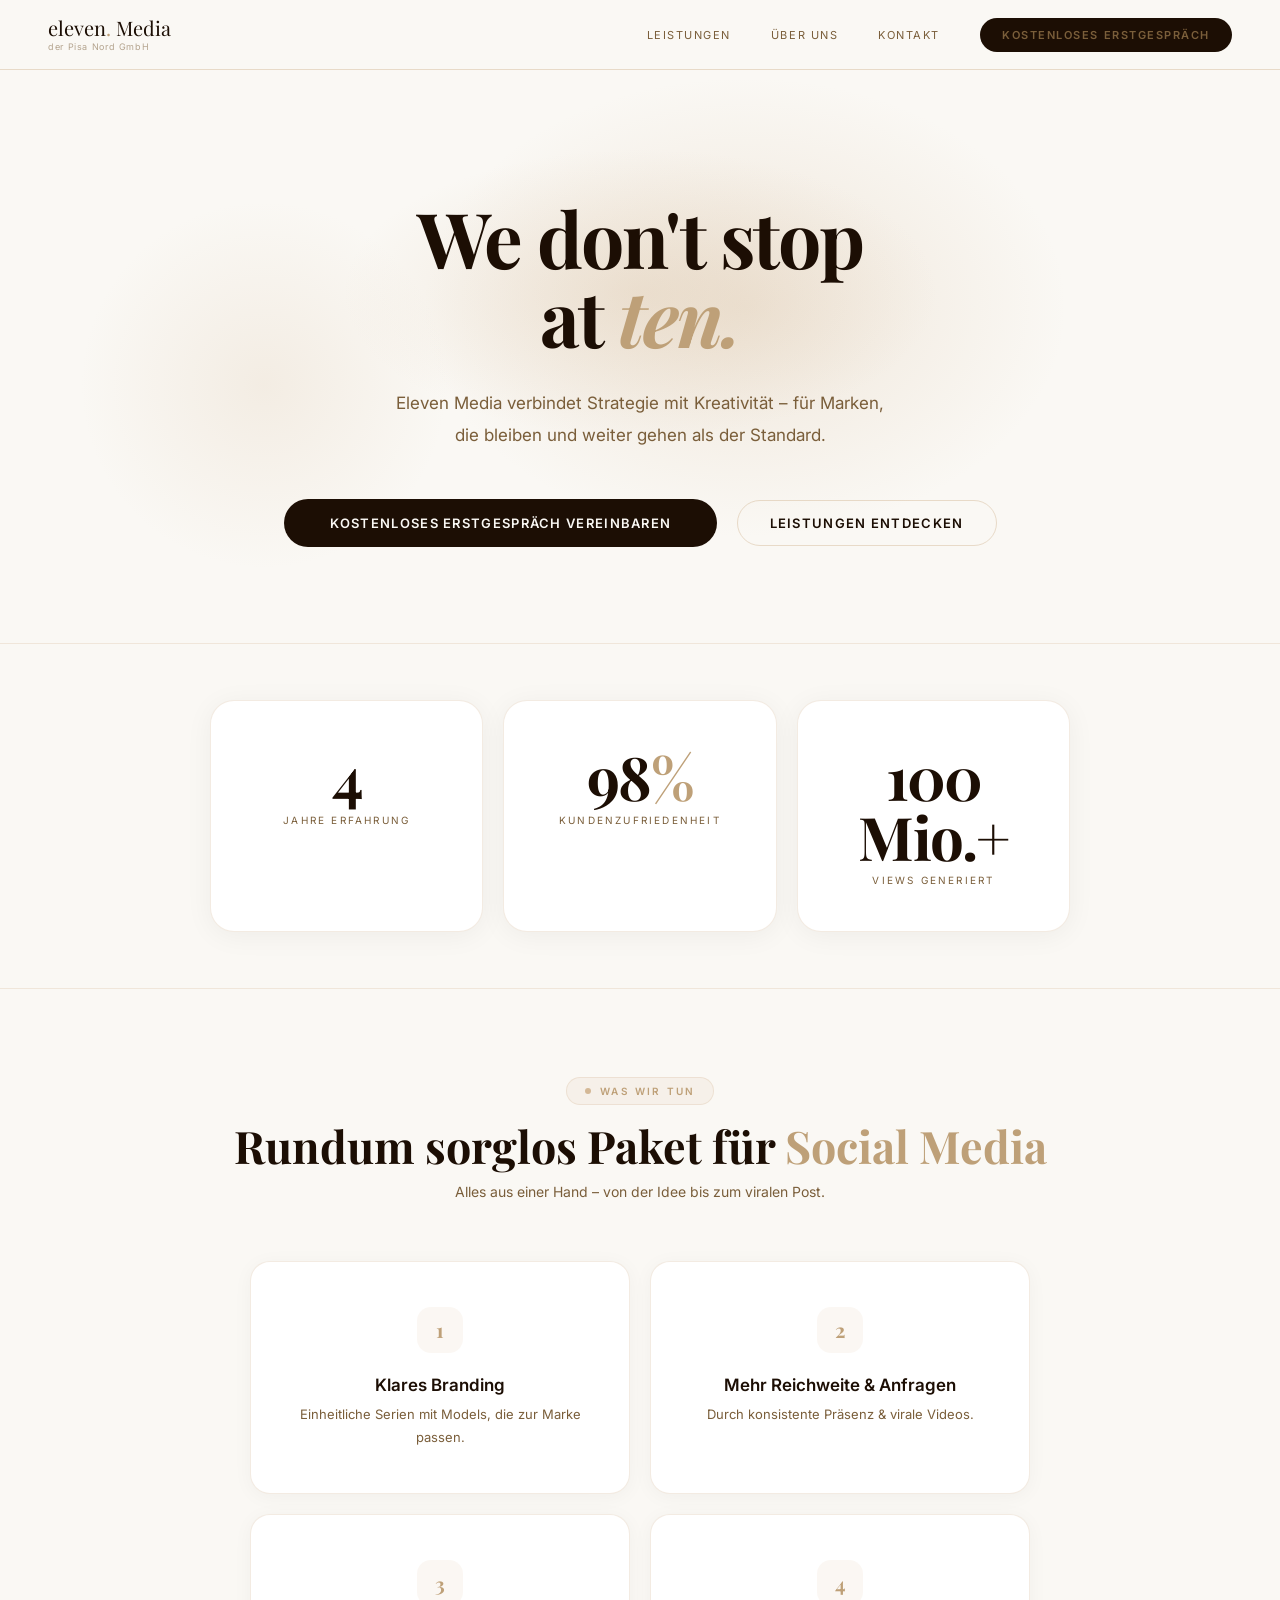
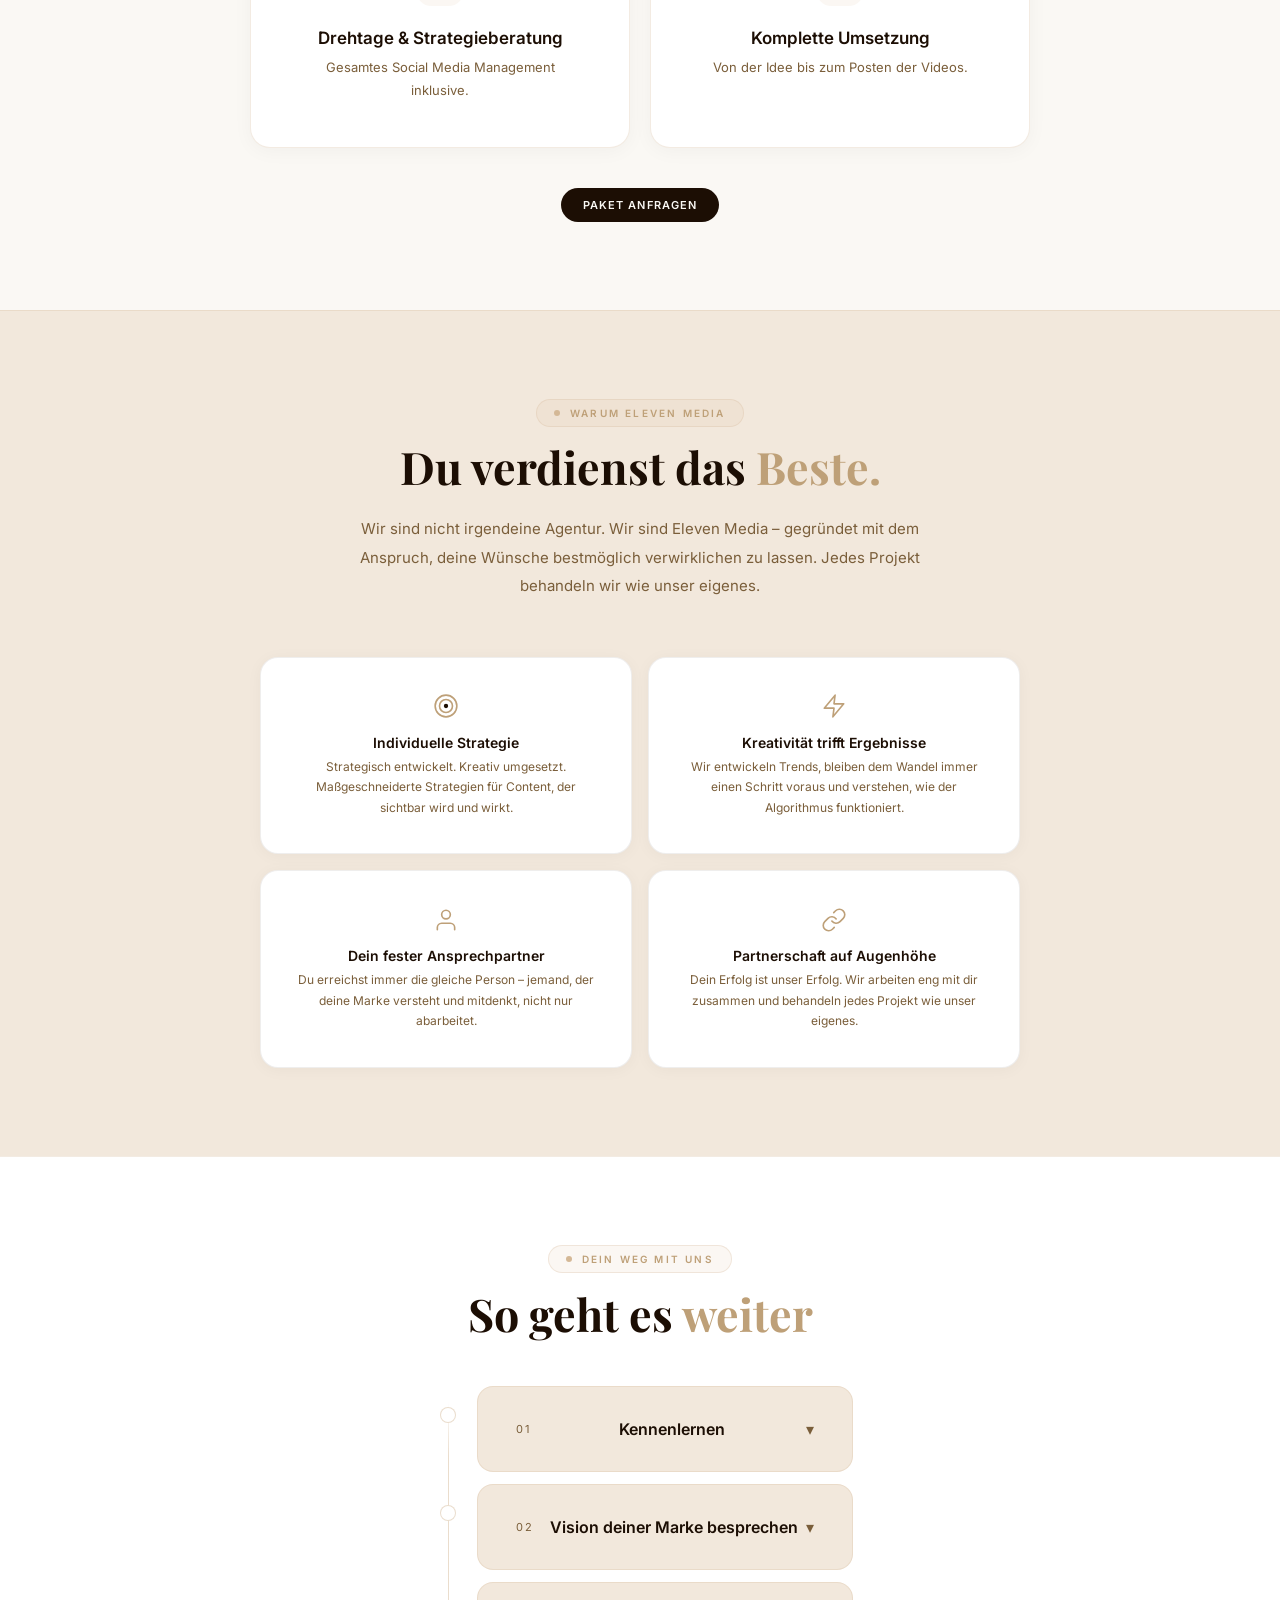
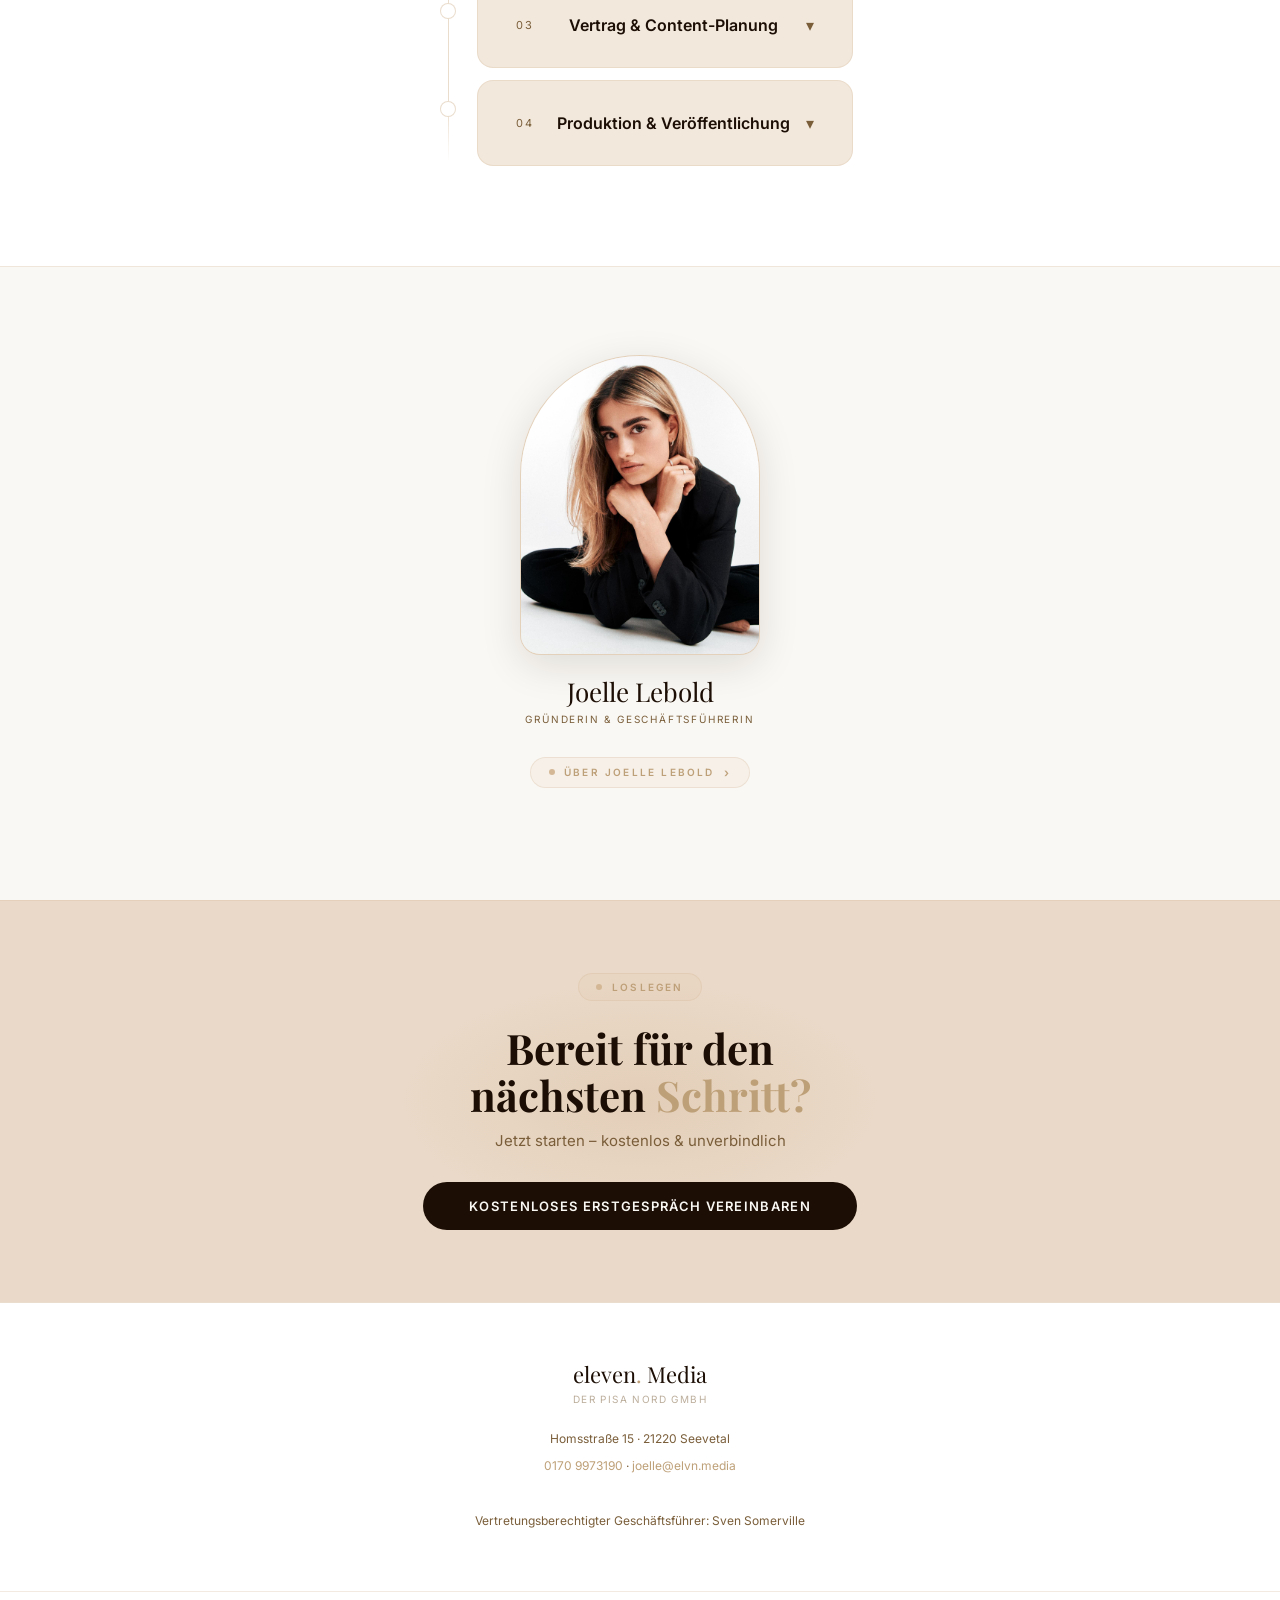
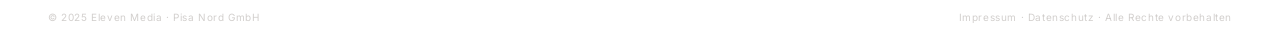
==== commit a7991211: "email fit" ====
--- a/index.html
+++ b/index.html
@@ -17,7 +17,7 @@
     <a href="#leistungen">Leistungen</a>
     <a href="#aboutSection">Über uns</a>
     <a href="#kontakt">Kontakt</a>
-    <a href="mailto:j.lebold@pisanord.de?subject=Kostenloses%20Erstgespr%C3%A4ch" class="btn">Kostenloses Erstgespräch</a>
+    <a href="mailto:joelle@elvn.media?subject=Kostenloses%20Erstgespr%C3%A4ch" class="btn">Kostenloses Erstgespräch</a>
   </div>
 </nav>
 <section class="hero">
@@ -28,7 +28,7 @@
   </div>
   <p>Eleven Media verbindet Strategie mit Kreativität – für Marken, die bleiben und weiter gehen als der Standard.</p>
   <div class="hero-ctas">
-    <a href="mailto:j.lebold@pisanord.de?subject=Kostenloses%20Erstgespr%C3%A4ch" class="btn btn-lg">Kostenloses Erstgespräch vereinbaren</a>
+    <a href="mailto:joelle@elvn.media?subject=Kostenloses%20Erstgespr%C3%A4ch" class="btn btn-lg">Kostenloses Erstgespräch vereinbaren</a>
     <a href="#leistungen" class="btn-outline">Leistungen entdecken</a>
   </div>
 </section>
@@ -49,7 +49,7 @@
     <div class="svc-card"><div class="svc-badge">3</div><div class="svc-t">Drehtage &amp; Strategieberatung</div><div class="svc-d">Gesamtes Social Media Management inklusive.</div></div>
     <div class="svc-card"><div class="svc-badge">4</div><div class="svc-t">Komplette Umsetzung</div><div class="svc-d">Von der Idee bis zum Posten der Videos.</div></div>
   </div>
-  <div class="svc-cta"><a href="mailto:j.lebold@pisanord.de?subject=Paket-Anfrage" class="btn">Paket anfragen</a></div>
+  <div class="svc-cta"><a href="mailto:joelle@elvn.media?subject=Paket-Anfrage" class="btn">Paket anfragen</a></div>
 </section>
 <section class="why-sec">
   <div class="why-intro">
@@ -109,12 +109,12 @@
   <div class="sec-pill" style="margin-bottom:1.5rem">Loslegen</div>
   <h2>Bereit für den<br>nächsten <em>Schritt?</em></h2>
   <p>Jetzt starten – kostenlos &amp; unverbindlich</p>
-  <a href="mailto:j.lebold@pisanord.de?subject=Kostenloses%20Erstgespr%C3%A4ch" class="btn btn-lg">Kostenloses Erstgespräch vereinbaren</a>
+  <a href="mailto:joelle@elvn.media?subject=Kostenloses%20Erstgespr%C3%A4ch" class="btn btn-lg">Kostenloses Erstgespräch vereinbaren</a>
 </section>
 <section class="contact" id="kontakt">
   <div class="contact-name">eleven<em>.</em> Media</div>
   <div class="contact-sub">der Pisa Nord GmbH</div>
-  <div class="contact-info">Homsstraße 15 · 21220 Seevetal<br><a href="tel:01709973190">0170 9973190</a> · <a href="mailto:j.lebold@pisanord.de">j.lebold@pisanord.de</a><br><br>Vertretungsberechtigter Geschäftsführer: Sven Somerville</div>
+  <div class="contact-info">Homsstraße 15 · 21220 Seevetal<br><a href="tel:01709973190">0170 9973190</a> · <a href="mailto:joelle@elvn.media">joelle@elvn.media</a><br><br>Vertretungsberechtigter Geschäftsführer: Sven Somerville</div>
 </section>
 <footer class="footer"><span>© 2025 Eleven Media · Pisa Nord GmbH</span><span><a href="impressum.html" style="color:inherit;text-decoration:none">Impressum</a> · <a href="datenschutz.html" style="color:inherit;text-decoration:none">Datenschutz</a> · Alle Rechte vorbehalten</span></footer>
 <script>
--- a/style.css
+++ b/style.css
@@ -107,27 +107,6 @@
 .cta-sec .sec-pill{z-index:1}
 .cta-sec .btn{z-index:1}
 
-.form-wrap{display:none;padding:5rem 2.5rem;border-top:.5px solid var(--border);background:var(--bg)}
-.form-wrap.show{display:flex;justify-content:center}
-.form-glass{max-width:560px;width:100%;background:var(--bg2);border:.5px solid var(--border);border-radius:24px;padding:3rem;position:relative;box-shadow:0 12px 60px rgba(28,14,4,.07)}
-.form-close{position:absolute;top:1rem;right:1.2rem;background:none;border:none;color:var(--sub);font-size:24px;cursor:pointer;line-height:1;transition:color .2s}
-.form-close:hover{color:var(--text)}
-.form-glass h2{font-family:'Playfair Display',serif;font-size:26px;color:var(--text);margin-bottom:2rem;text-align:center}
-.form-glass h2 span{color:var(--beige-d)}
-.fg{margin-bottom:1.1rem}
-.fg label{display:block;font-size:10px;letter-spacing:.14em;text-transform:uppercase;color:var(--sub);margin-bottom:.4rem}
-.fg input,.fg textarea,.fg select{width:100%;background:var(--bg3);border:.5px solid var(--border);border-radius:12px;padding:12px 16px;color:var(--text);font-size:14px;font-family:inherit;outline:none;transition:border-color .2s}
-.fg input:focus,.fg textarea:focus,.fg select:focus{border-color:var(--beige);background:var(--bg2)}
-.fg textarea{height:100px;resize:vertical}
-.fg select{appearance:none;cursor:pointer}
-.fg-row{display:grid;grid-template-columns:1fr 1fr;gap:14px}
-.budget-wrap{display:flex;align-items:center;gap:6px}
-.budget-wrap input{text-align:center;border-radius:12px;flex:1;padding:9px 4px}
-.b-btn{background:var(--beige-ll);border:1px solid var(--border);color:var(--beige-d);width:40px;height:40px;font-size:18px;cursor:pointer;display:flex;align-items:center;justify-content:center;transition:background .2s;border-radius:12px;flex-shrink:0;font-weight:700}
-.b-btn:hover{background:rgba(212,184,150,.3)}
-.form-foot{text-align:center;margin-top:1.5rem;font-size:12px;color:rgba(28,14,4,.28);line-height:1.9}
-.form-foot a{color:var(--beige-d);text-decoration:none}
-
 .contact{padding:3.5rem;border-top:.5px solid var(--border2);text-align:center;background:var(--bg2)}
 .contact-name{font-family:'Playfair Display',serif;font-size:22px;color:var(--text);margin-bottom:.3rem}
 .contact-name em{color:var(--beige-d);font-style:normal}
@@ -175,7 +154,7 @@
 .sec-pill{margin-left:auto;margin-right:auto}
 
 @media(max-width:900px){.about-inner{grid-template-columns:1fr;gap:2.5rem;align-items:center;text-align:center}.about-inner>div:first-child{display:flex;flex-direction:column;align-items:center}.why-intro{grid-template-columns:1fr;gap:2rem}}
-@media(max-width:768px){.nav{padding:.9rem 1.2rem;flex-wrap:wrap;gap:.8rem}.nav-r{gap:1rem;flex-wrap:wrap}.hero{padding:5rem 1.5rem 3.5rem}.hero h1{font-size:44px}.stats-inner{grid-template-columns:1fr}.svc-grid,.why-cards{grid-template-columns:1fr}.fg-row{grid-template-columns:1fr}.sec,.why-sec,.steps-sec,.about-sec,.cta-sec{padding:3.5rem 1.5rem}.footer{flex-direction:column;gap:.3rem;text-align:center}}
+@media(max-width:768px){.nav{padding:.9rem 1.2rem;flex-wrap:wrap;gap:.8rem}.nav-r{gap:1rem;flex-wrap:wrap}.hero{padding:5rem 1.5rem 3.5rem}.hero h1{font-size:44px}.stats-inner{grid-template-columns:1fr}.svc-grid,.why-cards{grid-template-columns:1fr}.sec,.why-sec,.steps-sec,.about-sec,.cta-sec{padding:3.5rem 1.5rem}.footer{flex-direction:column;gap:.3rem;text-align:center}}
 
 /* ── Impressum / Legal pages ── */
 .legal{padding:7rem 3rem 5rem;max-width:760px;margin:0 auto;min-height:60vh}
